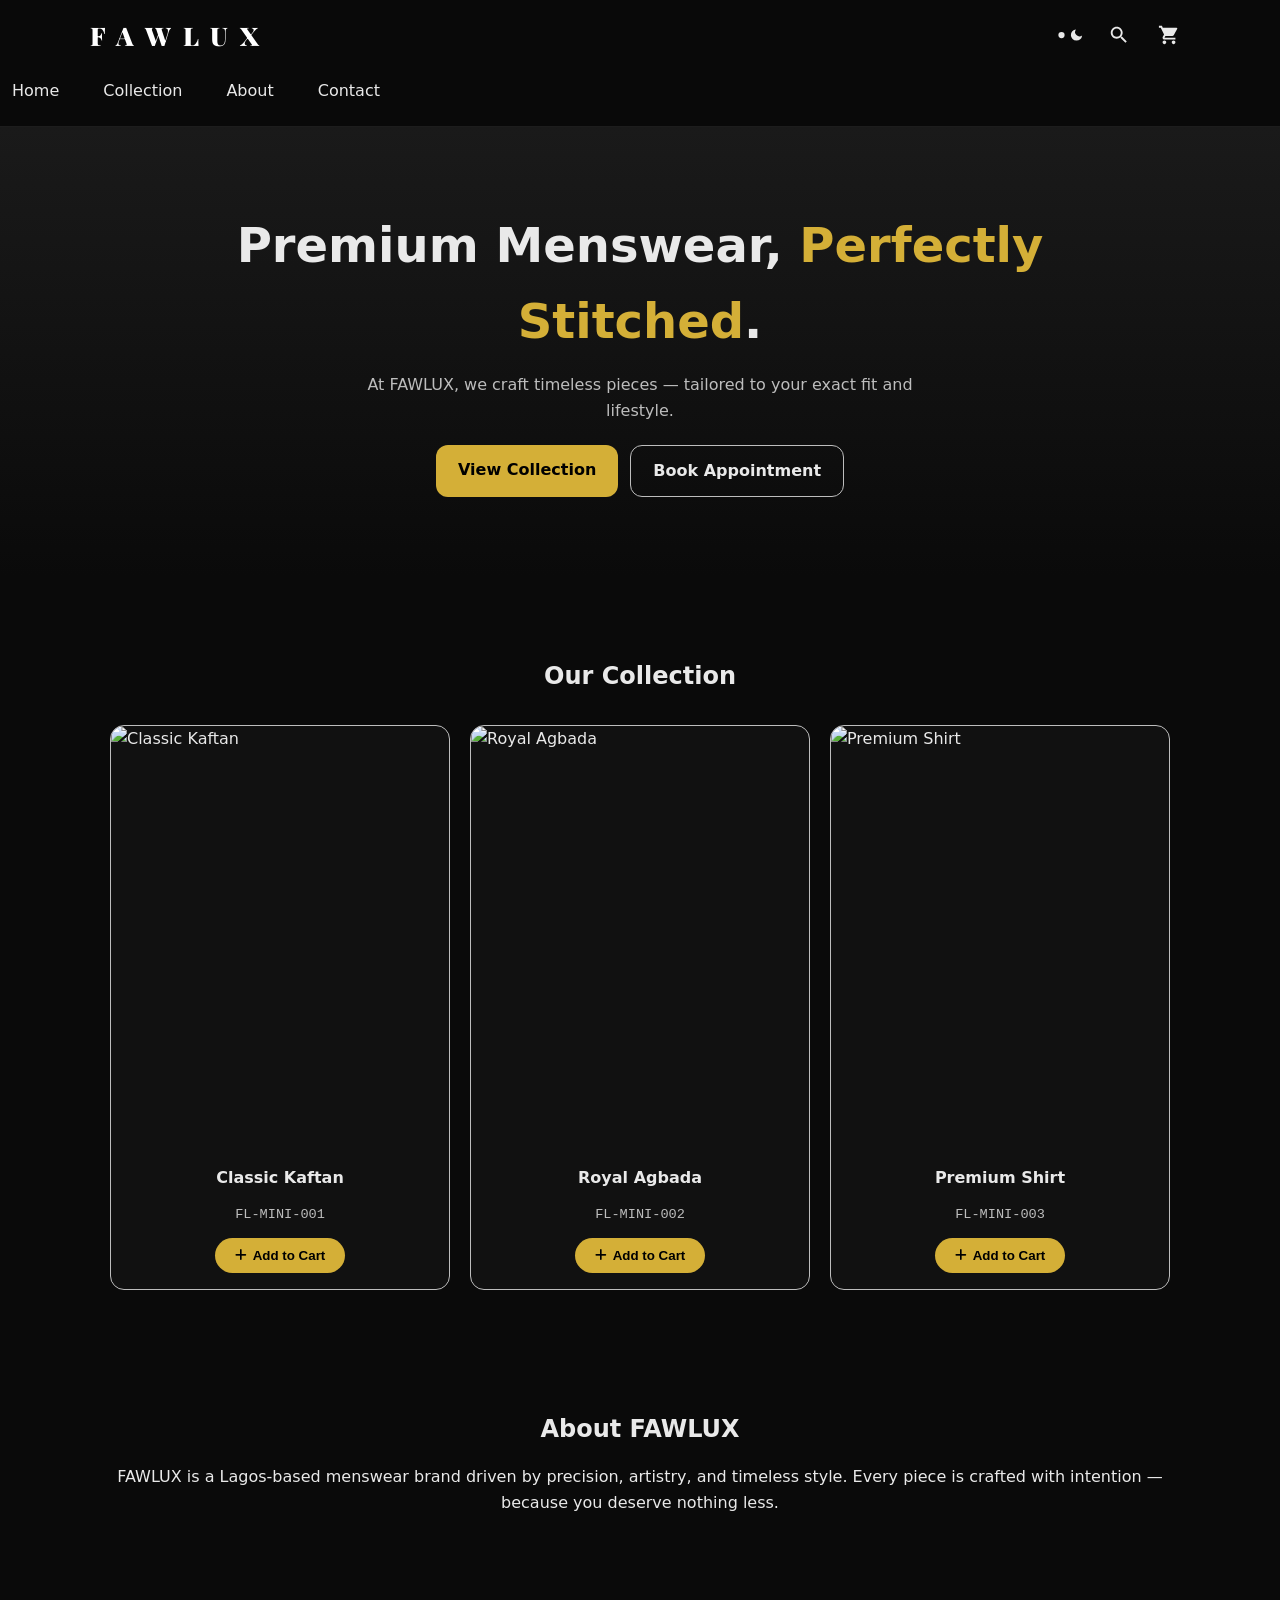
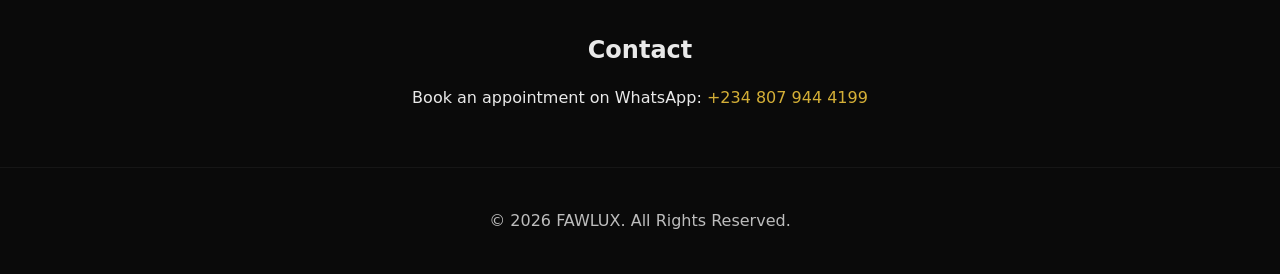
==== index.html @ 2ffeb4cb "Upload files via ZiptoGit" ====
<!DOCTYPE html>
<html lang="en">
<head>
  <meta charset="UTF-8" />
  <meta name="viewport" content="width=device-width, initial-scale=1.0" />
  <title>FAWLUX Mini</title>
  <meta name="description" content="FAWLUX Mini — a simplified version of the FAWLUX website." />

  <!-- Font Awesome -->
  <link rel="stylesheet" href="https://cdnjs.cloudflare.com/ajax/libs/font-awesome/6.5.2/css/all.min.css" />

  <!-- Google Fonts -->
  <link href="https://fonts.googleapis.com/css2?family=Playfair+Display:wght@700&display=swap" rel="stylesheet" />

  <link rel="stylesheet" href="style.css" />
</head>

<body>

  <!-- ===== HEADER ===== -->
  <header class="site-header">
    <div class="container nav-wrapper">
      <a class="brand" href="#">
        <span class="brand-text">F A W L U X</span>
      </a>

      <div class="header-controls">
        <!-- Theme Switcher -->
        <button class="theme-switcher" id="themeSwitcher" aria-label="Switch theme">
          <svg class="theme-icon sun" viewBox="0 0 24 24" width="20" height="20">
            <circle cx="12" cy="12" r="5" fill="currentColor"/>
            <path fill="currentColor" d="M12 1v3M12 20v3M4.22 4.22l2.12 2.12M17.66 17.66l2.12 2.12M1 12h3M20 12h3M4.22 19.78l2.12-2.12M17.66 6.34l2.12-2.12"/>
          </svg>
          <svg class="theme-icon moon" viewBox="0 0 24 24" width="20" height="20">
            <path fill="currentColor" d="M21 12.79A9 9 0 1111.21 3 7 7 0 0021 12.79z"/>
          </svg>
        </button>

        <!-- Search Icon -->
        <button class="search-icon" id="searchIcon" aria-label="Search">
          <svg viewBox="0 0 24 24" width="22" height="22" fill="currentColor">
            <path d="M15.5 14h-.79l-.28-.27C15.41 12.59 16 11.11 16 9.5 16 5.91 13.09 3 9.5 3S3 5.91 3 9.5 5.91 16 9.5 16c1.61 0 3.09-.59 4.23-1.57l.27.28v.79l5 4.99L20.49 19l-4.99-5zm-6 0C7.01 14 5 11.99 5 9.5S7.01 5 9.5 5 14 7.01 14 9.5 11.99 14 9.5 14z"/>
          </svg>
        </button>

        <!-- Cart Icon -->
        <button class="cart-icon" id="cartIcon" aria-label="Open cart">
          <svg viewBox="0 0 24 24" width="22" height="22" fill="currentColor">
            <path d="M7 18c-1.1 0-1.99.9-1.99 2S5.9 22 7 22s2-.9 2-2-.9-2-2-2zM1 2v2h2l3.6 7.59-1.35 2.45c-.16.28-.25.61-.25.96 0 1.1.9 2 2 2h12v-2H7.42c-.14 0-.25-.11-.25-.25l.03-.12.9-1.63h7.45c.75 0 1.41-.41 1.75-1.03l3.58-6.49A1.003 1.003 0 0020 4H5.21l-.94-2H1zm16 16c-1.1 0-1.99.9-1.99 2s.89 2 1.99 2 2-.9 2-2-.9-2-2-2z"/>
          </svg>
          <span class="cart-badge" id="cartBadge">0</span>
        </button>

        <!-- Hamburger -->
        <button class="hamburger" id="hamburger" aria-label="Toggle navigation">
          <span></span><span></span><span></span>
        </button>
      </div>
    </div>

    <!-- Mobile Navigation -->
    <nav id="primary-nav" class="nav-links" aria-label="Primary">
      <a href="#">Home</a>
      <a href="#products">Collection</a>
      <a href="#about">About</a>
      <a href="#contact">Contact</a>
    </nav>
  </header>

  <!-- ===== HERO ===== -->
  <section class="hero">
    <div class="container hero-inner">
      <h1>Premium Menswear, <span class="accent">Perfectly Stitched</span>.</h1>
      <p class="lead">At FAWLUX, we craft timeless pieces — tailored to your exact fit and lifestyle.</p>
      <div class="hero-cta">
        <a class="btn-cta" href="#products">View Collection</a>
        <a class="btn-ghost" href="#contact">Book Appointment</a>
      </div>
    </div>
  </section>

  <!-- ===== PRODUCTS ===== -->
  <section class="products container" id="products">
    <h2>Our Collection</h2>
    <div class="product-grid">

      <div class="product-card" data-code="FL-MINI-001" data-name="Classic Kaftan" data-description="Handcrafted kaftan for special occasions.">
        <div class="product-image">
          <img src="https://via.placeholder.com/400x500/1a1a1a/d4af37?text=Kaftan+1" alt="Classic Kaftan" loading="lazy" />
        </div>
        <div class="product-info">
          <h4>Classic Kaftan</h4>
          <p class="product-code">FL-MINI-001</p>
          <button class="add-to-cart" data-code="FL-MINI-001">
            <i class="fa-solid fa-plus"></i> Add to Cart
          </button>
        </div>
      </div>

      <div class="product-card" data-code="FL-MINI-002" data-name="Royal Agbada" data-description="Luxurious agbada with gold embroidery.">
        <div class="product-image">
          <img src="https://via.placeholder.com/400x500/1a1a1a/d4af37?text=Agbada+1" alt="Royal Agbada" loading="lazy" />
        </div>
        <div class="product-info">
          <h4>Royal Agbada</h4>
          <p class="product-code">FL-MINI-002</p>
          <button class="add-to-cart" data-code="FL-MINI-002">
            <i class="fa-solid fa-plus"></i> Add to Cart
          </button>
        </div>
      </div>

      <div class="product-card" data-code="FL-MINI-003" data-name="Premium Shirt" data-description="Tailored shirt for the modern gentleman.">
        <div class="product-image">
          <img src="https://via.placeholder.com/400x500/1a1a1a/d4af37?text=Shirt+1" alt="Premium Shirt" loading="lazy" />
        </div>
        <div class="product-info">
          <h4>Premium Shirt</h4>
          <p class="product-code">FL-MINI-003</p>
          <button class="add-to-cart" data-code="FL-MINI-003">
            <i class="fa-solid fa-plus"></i> Add to Cart
          </button>
        </div>
      </div>

    </div>
  </section>

  <!-- ===== ABOUT ===== -->
  <section class="about container" id="about">
    <h2>About FAWLUX</h2>
    <p>FAWLUX is a Lagos-based menswear brand driven by precision, artistry, and timeless style. Every piece is crafted with intention — because you deserve nothing less.</p>
  </section>

  <!-- ===== CONTACT ===== -->
  <section class="contact container" id="contact">
    <h2>Contact</h2>
    <p>Book an appointment on WhatsApp: <a href="https://wa.me/2348079444199" target="_blank">+234 807 944 4199</a></p>
  </section>

  <!-- ===== SEARCH OVERLAY ===== -->
  <div class="search-overlay" id="searchOverlay">
    <div class="search-overlay-content">
      <button class="search-close" id="searchClose">✕</button>
      <input type="text" id="searchInput" placeholder="Search products..." autofocus />
      <div id="searchResults" class="search-results"></div>
    </div>
  </div>

  <!-- ===== CART MODAL ===== -->
  <div class="cart-modal" id="cartModal">
    <div class="cart-modal-content">
      <div class="cart-modal-header">
        <h2>Your Cart</h2>
        <button class="cart-close" id="cartClose">&times;</button>
      </div>
      <div class="cart-items" id="cartItems">
        <p class="empty-cart">Your cart is empty.</p>
      </div>
      <div class="cart-footer">
        <button class="btn-cta" id="checkoutBtn">Checkout on WhatsApp</button>
      </div>
    </div>
  </div>

  <!-- ===== FOOTER ===== -->
  <footer class="site-footer">
    <div class="container">
      <p>© 2026 FAWLUX. All Rights Reserved.</p>
    </div>
  </footer>

  <script src="script.js"></script>
</body>
</html>
---- style.css ----
/* ===== VARIABLES ===== */
:root {
  --bg: #0a0a0a;
  --card: #111;
  --text: #e9e9e9;
  --muted: #bdbdbd;
  --gold: #d4af37;
  --accent: var(--gold);
  --shadow: 0 10px 30px rgba(0,0,0,.35);
  --radius: 14px;
}

[data-theme="white"] {
  --bg: #faf6f0;
  --card: #ffffff;
  --text: #1e1e1e;
  --muted: #7a7a7a;
  --accent: #c9a84c;
}

/* ===== RESET ===== */
* { box-sizing: border-box; }
html, body {
  margin: 0; padding: 0;
  background: var(--bg);
  color: var(--text);
  font-family: system-ui, sans-serif;
  line-height: 1.6;
  transition: background-color 0.4s, color 0.4s;
}
img { max-width: 100%; display: block; }
a { color: var(--accent); text-decoration: none; }
a:hover { text-decoration: underline; }

.container {
  width: 100%;
  max-width: 1100px;
  margin: 0 auto;
  padding: 0 20px;
}

/* ===== HEADER ===== */
.site-header {
  position: sticky;
  top: 0;
  z-index: 50;
  background: rgba(10,10,10,.85);
  backdrop-filter: blur(10px);
  border-bottom: 1px solid #1d1d1d;
}
[data-theme="white"] .site-header {
  background: rgba(255,255,255,.95);
  border-bottom-color: rgba(0,0,0,0.06);
}
.nav-wrapper {
  display: flex;
  justify-content: space-between;
  align-items: center;
  padding: 14px 0;
}
.brand-text {
  font-family: "Playfair Display", serif;
  font-weight: 900;
  font-size: 1.6rem;
  letter-spacing: 3px;
  color: #ffffff;
}
[data-theme="white"] .brand-text { color: #1e1e1e; }
.header-controls { display: flex; gap: 8px; align-items: center; }
.theme-switcher,
.search-icon,
.cart-icon,
.hamburger {
  width: 42px; height: 42px;
  background: transparent;
  border: none;
  cursor: pointer;
  color: var(--text);
  display: flex; align-items: center; justify-content: center;
  position: relative;
  transition: transform 0.3s;
}
.theme-switcher:hover,
.search-icon:hover,
.cart-icon:hover { transform: scale(1.1); }
[data-theme="white"] .theme-switcher,
[data-theme="white"] .search-icon,
[data-theme="white"] .cart-icon { color: #1e1e1e; }
.cart-badge {
  position: absolute;
  top: 0; right: 0;
  background: var(--accent);
  color: #000;
  font-size: 0.6rem;
  width: 18px; height: 18px;
  border-radius: 50%;
  display: flex; align-items: center; justify-content: center;
  font-weight: 700;
}
.cart-badge.hidden { display: none; }

/* ===== HAMBURGER ===== */
.hamburger {
  display: none;
  flex-direction: column;
  gap: 5px;
}
.hamburger span {
  width: 22px; height: 2px;
  background: var(--text);
  transition: all 0.3s;
}
[data-theme="white"] .hamburger span { background: #1e1e1e; }
.hamburger.active span:nth-child(1) { transform: rotate(45deg) translate(5px, 5px); }
.hamburger.active span:nth-child(2) { opacity: 0; }
.hamburger.active span:nth-child(3) { transform: rotate(-45deg) translate(5px, -5px); }

/* ===== NAV LINKS ===== */
.nav-links {
  display: flex;
  gap: 20px;
  padding: 0 0 14px 0;
}
.nav-links a {
  color: var(--text);
  padding: 8px 12px;
  border-radius: 8px;
  transition: background 0.3s;
}
.nav-links a:hover { background: rgba(255,255,255,.05); }

@media (max-width: 860px) {
  .hamburger { display: flex; }
  .nav-links {
    position: fixed;
    top: 0; right: -300px;
    width: 260px; height: 100vh;
    background: var(--card);
    flex-direction: column;
    padding: 80px 20px 20px;
    transition: right 0.4s ease;
    z-index: 100;
    box-shadow: -10px 0 30px rgba(0,0,0,0.3);
  }
  .nav-links.open { right: 0; }
}

/* ===== HERO ===== */
.hero {
  padding: 80px 0;
  text-align: center;
  background: linear-gradient(180deg, #1a1a1a, #0a0a0a);
}
[data-theme="white"] .hero {
  background: linear-gradient(180deg, #faf6f0, #ffffff);
}
.hero-inner h1 {
  font-size: clamp(2rem, 5vw, 3rem);
  margin: 0 0 12px;
}
.hero-inner .accent { color: var(--accent); }
.lead { color: var(--muted); max-width: 600px; margin: 0 auto 22px; }
.hero-cta { display: flex; gap: 12px; justify-content: center; }

/* ===== BUTTONS ===== */
.btn-cta, .btn-ghost {
  display: inline-block;
  padding: 12px 22px;
  border-radius: 12px;
  font-weight: 700;
  cursor: pointer;
  transition: all 0.3s;
}
.btn-cta {
  background: var(--accent);
  color: #000;
  border: none;
}
.btn-cta:hover { transform: translateY(-2px); box-shadow: 0 10px 25px rgba(212,175,55,.3); }
.btn-ghost {
  background: transparent;
  color: var(--text);
  border: 1px solid var(--muted);
}
.btn-ghost:hover { transform: translateY(-2px); }

/* ===== PRODUCTS ===== */
.products { padding: 60px 20px; }
.products h2 { text-align: center; margin-bottom: 30px; }
.product-grid {
  display: grid;
  grid-template-columns: repeat(auto-fit, minmax(250px, 1fr));
  gap: 20px;
}
.product-card {
  background: var(--card);
  border: 1px solid var(--muted);
  border-radius: var(--radius);
  overflow: hidden;
  transition: transform 0.3s;
}
.product-card:hover { transform: translateY(-5px); border-color: var(--accent); }
.product-image img { width: 100%; aspect-ratio: 4/5; object-fit: cover; }
.product-info { padding: 16px; text-align: center; }
.product-info h4 { margin: 0 0 4px; }
.product-code { color: var(--muted); font-family: monospace; font-size: 0.85rem; margin-bottom: 12px; }
.add-to-cart {
  background: var(--accent);
  color: #000;
  border: none;
  padding: 10px 20px;
  border-radius: 30px;
  font-weight: 700;
  cursor: pointer;
  display: inline-flex;
  align-items: center;
  gap: 6px;
  transition: transform 0.3s;
}
.add-to-cart:hover { transform: scale(1.05); }
.add-to-cart.in-cart { background: #ff6b6b; color: #fff; }

/* ===== ABOUT / CONTACT ===== */
.about, .contact { padding: 40px 20px; text-align: center; }
.about h2, .contact h2 { margin-bottom: 12px; }

/* ===== SEARCH OVERLAY ===== */
.search-overlay {
  display: none;
  position: fixed;
  inset: 0;
  background: rgba(0,0,0,.8);
  z-index: 999;
  justify-content: center;
  align-items: flex-start;
  padding-top: 120px;
}
.search-overlay.open { display: flex; }
.search-overlay-content {
  width: 90%;
  max-width: 600px;
  background: var(--card);
  padding: 24px;
  border-radius: 16px;
  position: relative;
}
.search-close {
  position: absolute;
  top: 12px; right: 16px;
  background: none; border: none;
  font-size: 1.5rem;
  color: var(--text);
  cursor: pointer;
}
#searchInput {
  width: 100%;
  padding: 14px 16px;
  border-radius: 10px;
  border: 1px solid var(--muted);
  background: var(--bg);
  color: var(--text);
  font-size: 1rem;
  outline: none;
}
.search-results { margin-top: 16px; }
.search-result-item {
  display: flex;
  justify-content: space-between;
  padding: 12px 16px;
  border-radius: 8px;
  color: var(--text);
  transition: background 0.3s;
}
.search-result-item:hover { background: rgba(212,175,55,.1); text-decoration: none; }
.search-no-results { text-align: center; color: var(--muted); padding: 20px; }

/* ===== CART MODAL ===== */
.cart-modal {
  display: none;
  position: fixed;
  inset: 0;
  background: rgba(0,0,0,.7);
  z-index: 999;
  justify-content: center;
  align-items: center;
}
.cart-modal.open { display: flex; }
.cart-modal-content {
  background: var(--card);
  border-radius: 16px;
  width: 90%;
  max-width: 500px;
  max-height: 80vh;
  display: flex;
  flex-direction: column;
}
.cart-modal-header {
  display: flex;
  justify-content: space-between;
  align-items: center;
  padding: 16px 24px;
  border-bottom: 1px solid var(--muted);
}
.cart-close {
  background: none; border: none;
  font-size: 1.8rem;
  color: var(--text);
  cursor: pointer;
}
.cart-items { padding: 16px 24px; overflow-y: auto; }
.empty-cart { text-align: center; color: var(--muted); padding: 20px 0; }
.cart-item {
  display: flex;
  gap: 12px;
  padding: 12px 0;
  border-bottom: 1px solid rgba(128,128,128,.1);
}
.cart-item img {
  width: 60px; height: 60px;
  border-radius: 8px;
  object-fit: cover;
}
.cart-item-details { flex: 1; }
.cart-item-details h4 { margin: 0 0 4px; font-size: 0.95rem; }
.cart-item-details p { font-size: 0.8rem; color: var(--muted); margin: 0; }
.cart-item-remove {
  background: none; border: none;
  color: #ff6b6b;
  cursor: pointer;
  font-size: 0.85rem;
  margin-top: 4px;
}
.cart-footer {
  padding: 16px 24px;
  border-top: 1px solid var(--muted);
}
.cart-footer .btn-cta { width: 100%; text-align: center; }

/* ===== FOOTER ===== */
.site-footer {
  text-align: center;
  padding: 24px;
  border-top: 1px solid #161616;
  color: var(--muted);
}
[data-theme="white"] .site-footer { border-top-color: rgba(0,0,0,0.06); }
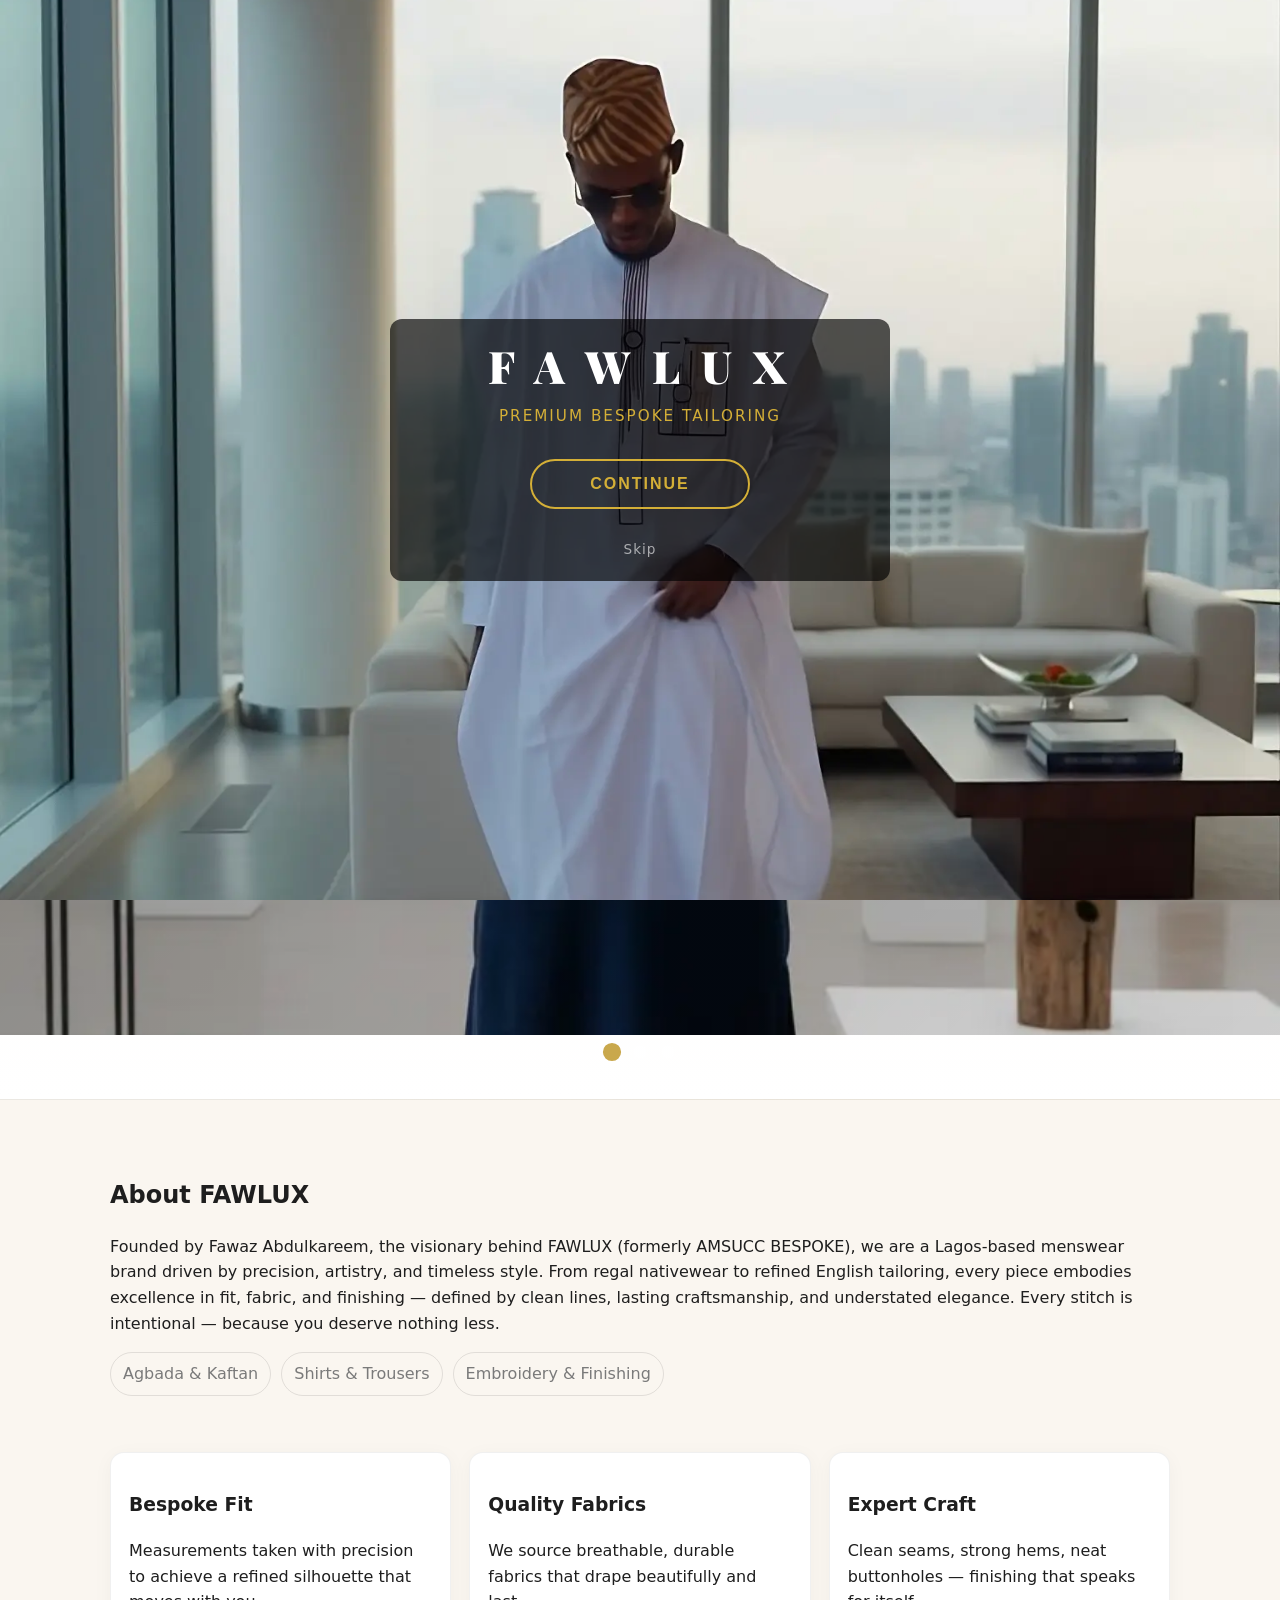
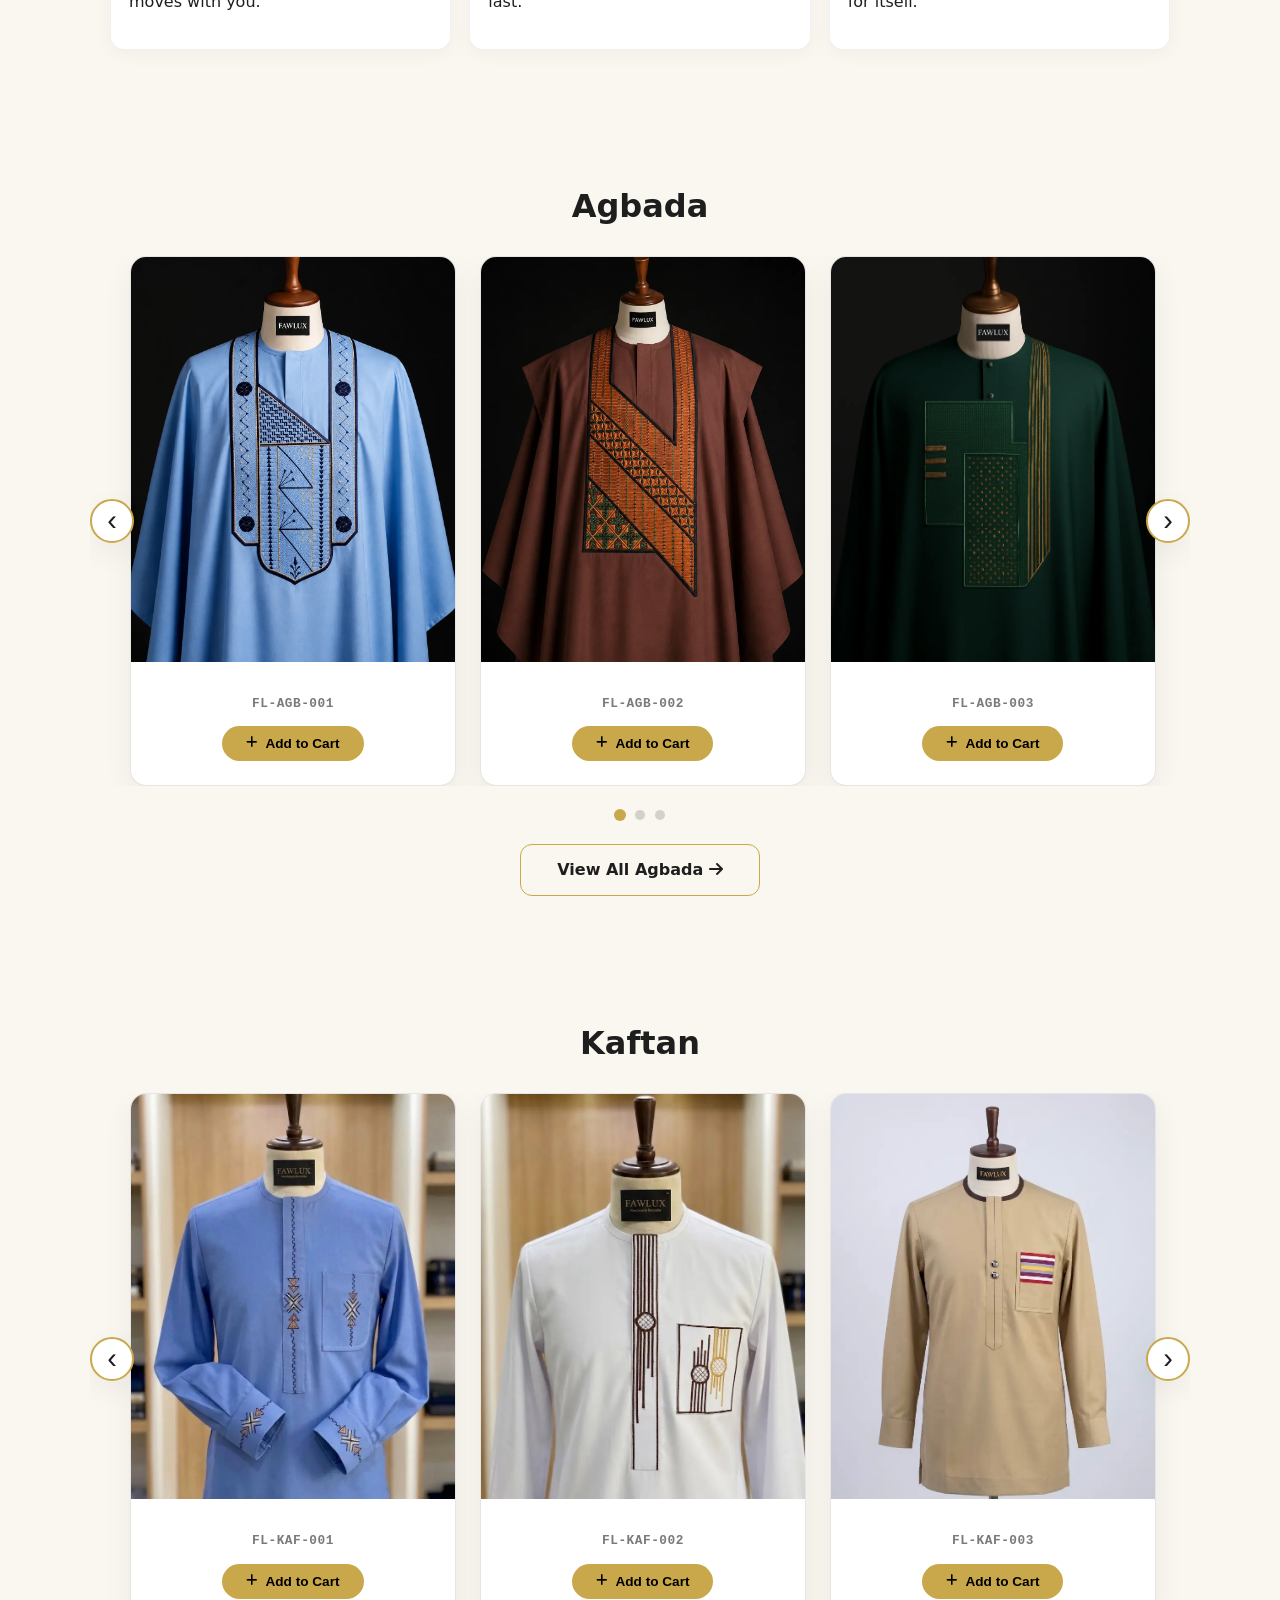
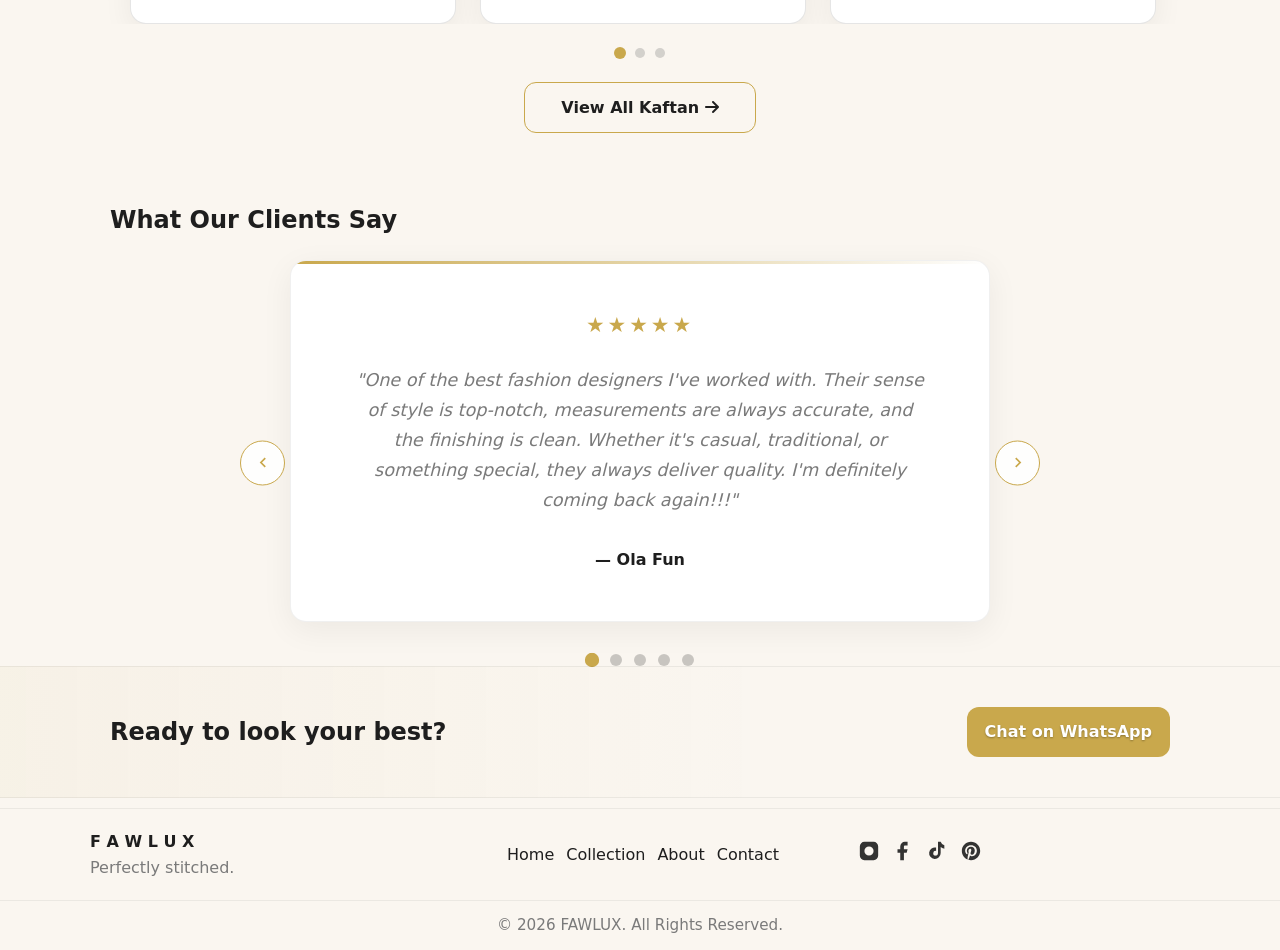
==== commit c0b4cf99: "Upload files via ZiptoGit" ====
--- a/index.html
+++ b/index.html
@@ -1,175 +1,592 @@
 <!DOCTYPE html>
 <html lang="en">
 <head>
-  <meta charset="UTF-8" />
-  <meta name="viewport" content="width=device-width, initial-scale=1.0" />
-  <title>FAWLUX Mini</title>
-  <meta name="description" content="FAWLUX Mini — a simplified version of the FAWLUX website." />
+  <meta charset="UTF-8">
+  <meta name="viewport" content="width=device-width, initial-scale=1.0">
+  <title>FAWLUX — Perfectly stitched.</title>
+  <meta name="description" content="FAWLUX crafts premium menswear in Lagos: agbada, kaftan, shirts, and trousers. Perfectly stitched. Book an appointment on WhatsApp.">
+  <meta name="keywords" content="FAWLUX, bespoke, tailor, menswear, agbada, kaftan, native wear, Lagos, Badagry, Oko-Afo, tailoring">
+  
+  <!-- ✅ CANONICAL TAG ADDED -->
+  <link rel="canonical" href="https://fawlux.com.ng/" />
+  
+  <link rel="icon" type="image/x-icon" href="/favicon.ico?v=5">
+  <link rel="shortcut icon" href="/favicon.ico?v=5">
+  
+  <!-- Google Search Console Verification -->
+  <meta name="google-site-verification" content="rxFMCBjufeR1PpdXxgAGTrP8B1YquOBg6XkGm3bnGa4" />
+
+  <!-- Preload hero images -->
+  <link rel="preload" as="image" href="images/hero/hero1.webp" fetchpriority="high">
+  <link rel="preload" as="image" href="images/hero/hero2.webp" fetchpriority="high">
+  <link rel="preload" as="image" href="images/hero/hero3.webp" fetchpriority="high">
 
   <!-- Font Awesome -->
-  <link rel="stylesheet" href="https://cdnjs.cloudflare.com/ajax/libs/font-awesome/6.5.2/css/all.min.css" />
-
-  <!-- Google Fonts -->
-  <link href="https://fonts.googleapis.com/css2?family=Playfair+Display:wght@700&display=swap" rel="stylesheet" />
-
-  <link rel="stylesheet" href="style.css" />
+  <link rel="stylesheet" href="https://cdnjs.cloudflare.com/ajax/libs/font-awesome/6.5.2/css/all.min.css">
+
+  <!-- Google Business Structured Data -->
+  <script type="application/ld+json">
+  {
+    "@context": "https://schema.org",
+    "@type": "Tailor",
+    "name": "Fawlux",
+    "description": "Premium menswear tailoring specializing in agbada, kaftan, and bespoke suits in Lagos",
+    "url": "https://fawlux.com.ng/",
+    "telephone": "+2348079444199",
+    "address": {
+      "@type": "PostalAddress",
+      "streetAddress": "11, Allah Dey Street, Oko-Afo",
+      "addressLocality": "Badagry",
+      "addressRegion": "Lagos",
+      "addressCountry": "NG"
+    },
+    "openingHours": [
+      "Mo-Fr 09:00-19:00",
+      "Sa 09:00-18:00"
+    ],
+    "priceRange": "₦₦₦"
+  }
+  </script>
+
+  <script defer src="script.js"></script>
+  <link href="https://fonts.googleapis.com/css2?family=Playfair+Display:wght@700&display=swap" rel="stylesheet">
+
+  <!-- Universal Social Media Tags -->
+  <meta property="og:type" content="website">
+  <meta property="og:url" content="https://fawlux.com.ng/">
+  <meta property="og:title" content="FAWLUX — Perfectly Stitched">
+  <meta property="og:description" content="Premium menswear tailoring in Lagos: agbada, kaftan, shirts, and trousers.">
+  <meta property="og:image" content="https://fawlux.com.ng/images/og/og1.webp">
+  <meta property="og:image:width" content="1200">
+  <meta property="og:image:height" content="630">
+  <meta property="og:site_name" content="FAWLUX">
+  <meta name="twitter:card" content="summary_large_image">
+  <meta name="twitter:title" content="FAWLUX — Perfectly Stitched">
+  <meta name="twitter:description" content="Premium menswear tailoring in Lagos: agbada, kaftan, shirts, and trousers.">
+  <meta name="twitter:image" content="https://fawlux.com.ng/images/og/og1.webp">
+
+  <link rel="stylesheet" href="style.css">
+
+  <!-- Breadcrumbs Schema -->
+  <script type="application/ld+json">
+  {
+    "@context": "https://schema.org",
+    "@type": "BreadcrumbList",
+    "itemListElement": [
+      {
+        "@type": "ListItem",
+        "position": 1,
+        "name": "Home",
+        "item": "https://fawlux.com.ng/"
+      }
+    ]
+  }
+  </script>
+
 </head>
 
 <body>
 
-  <!-- ===== HEADER ===== -->
-  <header class="site-header">
-    <div class="container nav-wrapper">
-      <a class="brand" href="#">
-        <span class="brand-text">F A W L U X</span>
-      </a>
-
-      <div class="header-controls">
-        <!-- Theme Switcher -->
-        <button class="theme-switcher" id="themeSwitcher" aria-label="Switch theme">
-          <svg class="theme-icon sun" viewBox="0 0 24 24" width="20" height="20">
-            <circle cx="12" cy="12" r="5" fill="currentColor"/>
-            <path fill="currentColor" d="M12 1v3M12 20v3M4.22 4.22l2.12 2.12M17.66 17.66l2.12 2.12M1 12h3M20 12h3M4.22 19.78l2.12-2.12M17.66 6.34l2.12-2.12"/>
-          </svg>
-          <svg class="theme-icon moon" viewBox="0 0 24 24" width="20" height="20">
-            <path fill="currentColor" d="M21 12.79A9 9 0 1111.21 3 7 7 0 0021 12.79z"/>
-          </svg>
-        </button>
-
-        <!-- Search Icon -->
-        <button class="search-icon" id="searchIcon" aria-label="Search">
-          <svg viewBox="0 0 24 24" width="22" height="22" fill="currentColor">
-            <path d="M15.5 14h-.79l-.28-.27C15.41 12.59 16 11.11 16 9.5 16 5.91 13.09 3 9.5 3S3 5.91 3 9.5 5.91 16 9.5 16c1.61 0 3.09-.59 4.23-1.57l.27.28v.79l5 4.99L20.49 19l-4.99-5zm-6 0C7.01 14 5 11.99 5 9.5S7.01 5 9.5 5 14 7.01 14 9.5 11.99 14 9.5 14z"/>
-          </svg>
-        </button>
-
-        <!-- Cart Icon -->
-        <button class="cart-icon" id="cartIcon" aria-label="Open cart">
-          <svg viewBox="0 0 24 24" width="22" height="22" fill="currentColor">
-            <path d="M7 18c-1.1 0-1.99.9-1.99 2S5.9 22 7 22s2-.9 2-2-.9-2-2-2zM1 2v2h2l3.6 7.59-1.35 2.45c-.16.28-.25.61-.25.96 0 1.1.9 2 2 2h12v-2H7.42c-.14 0-.25-.11-.25-.25l.03-.12.9-1.63h7.45c.75 0 1.41-.41 1.75-1.03l3.58-6.49A1.003 1.003 0 0020 4H5.21l-.94-2H1zm16 16c-1.1 0-1.99.9-1.99 2s.89 2 1.99 2 2-.9 2-2-.9-2-2-2z"/>
-          </svg>
-          <span class="cart-badge" id="cartBadge">0</span>
-        </button>
-
-        <!-- Hamburger -->
-        <button class="hamburger" id="hamburger" aria-label="Toggle navigation">
-          <span></span><span></span><span></span>
-        </button>
-      </div>
-    </div>
-
-    <!-- Mobile Navigation -->
+<!-- Welcome Screen -->
+<div id="welcome-screen" style="position:fixed;top:0;left:0;width:100%;height:100%;background:#0a0a0a url('images/hero/hero2.webp') center/cover no-repeat;display:flex;justify-content:center;align-items:center;z-index:10000;opacity:1;transition:opacity 0.6s ease;">
+  <div style="text-align:center;color:white;padding:20px;max-width:500px;width:90%;background:rgba(0,0,0,0.65);border-radius:12px;">
+    <div style="font-family:'Playfair Display',serif;font-size:clamp(2rem, 5vw, 2.8rem);font-weight:900;letter-spacing:clamp(4px, 1vw, 6px);margin:0 0 12px 0;white-space:nowrap;overflow:visible;padding:0 5px;line-height:1.2;">F A W L U X</div>
+    <p style="color:#d4af37;font-size:clamp(0.85rem, 2vw, 0.95rem);letter-spacing:2px;margin:0 0 30px 0;text-transform:uppercase;font-weight:300;">Premium Bespoke Tailoring</p>
+    <button id="welcome-continue" style="background:transparent;color:#d4af37;border:2px solid #d4af37;padding:14px 40px;font-size:1rem;font-weight:700;letter-spacing:2px;border-radius:30px;cursor:pointer;transition:all 0.3s;margin-bottom:20px;display:block;width:100%;max-width:220px;margin-left:auto;margin-right:auto;">CONTINUE</button>
+    <a href="#" id="welcome-skip" style="color:rgba(255,255,255,0.6);font-size:0.85rem;text-decoration:none;letter-spacing:1px;transition:color 0.3s;display:inline-block;margin-top:10px;">Skip</a>
+  </div>
+</div>
+
+<script>
+// Welcome Screen Functionality
+document.addEventListener('DOMContentLoaded', function() {
+  var welcome = document.getElementById('welcome-screen');
+  var continueBtn = document.getElementById('welcome-continue');
+  var skipLink = document.getElementById('welcome-skip');
+  var welcomeContent = welcome ? welcome.querySelector('div') : null;
+  var spinner = document.getElementById('loading-spinner');
+  
+  if (spinner) spinner.style.display = 'none';
+  
+  if (sessionStorage.getItem('fawlux-welcome-seen')) {
+    if (welcome) welcome.style.display = 'none';
+    return;
+  }
+  
+  function hideWelcome() {
+    if (!welcome) return;
+    welcome.style.opacity = '0';
+    setTimeout(function() {
+      welcome.style.display = 'none';
+    }, 600);
+    sessionStorage.setItem('fawlux-welcome-seen', 'true');
+  }
+  
+  if (continueBtn) {
+    continueBtn.addEventListener('click', function(e) {
+      e.preventDefault();
+      e.stopPropagation();
+      this.style.background = '#d4af37';
+      this.style.color = '#000';
+      hideWelcome();
+    });
+  }
+  
+  if (skipLink) {
+    skipLink.addEventListener('click', function(e) {
+      e.preventDefault();
+      e.stopPropagation();
+      hideWelcome();
+    });
+  }
+  
+  if (welcome && welcomeContent) {
+    welcome.addEventListener('click', function(e) {
+      if (e.target === welcome) {
+        e.preventDefault();
+        e.stopPropagation();
+        welcomeContent.style.transform = 'scale(0.98)';
+        setTimeout(function() {
+          welcomeContent.style.transform = 'scale(1)';
+        }, 200);
+      }
+    });
+  }
+  
+  var autoCloseTimer = setTimeout(function() {
+    if (welcome && welcome.style.display !== 'none') {
+      hideWelcome();
+    }
+  }, 7000);
+  
+  if (continueBtn) {
+    continueBtn.addEventListener('click', function() {
+      clearTimeout(autoCloseTimer);
+    });
+  }
+  if (skipLink) {
+    skipLink.addEventListener('click', function() {
+      clearTimeout(autoCloseTimer);
+    });
+  }
+  
+  document.addEventListener('keydown', function(e) {
+    if (e.key === 'Escape' && welcome && welcome.style.display !== 'none') {
+      hideWelcome();
+      clearTimeout(autoCloseTimer);
+    }
+  });
+});
+</script>
+
+<!-- Loading Spinner -->
+<div id="loading-spinner" class="loading-spinner">
+  <div class="spinner"></div>
+  <p>F A W L U X</p>
+</div>
+
+<!-- Floating WhatsApp Button -->
+<a href="https://wa.me/2348079444199?text=Hello%20FAWLUX!%20I'd%20like%20to%20book%20an%20appointment." 
+   class="whatsapp-float" 
+   target="_blank" 
+   rel="noopener"
+   aria-label="Chat on WhatsApp">
+  <svg width="24" height="24" viewBox="0 0 24 24" fill="currentColor">
+    <path d="M17.472 14.382c-.297-.149-1.758-.867-2.03-.967-.273-.099-.471-.148-.67.15-.197.297-.767.966-.94 1.164-.173.199-.347.223-.644.075-.297-.15-1.255-.463-2.39-1.475-.883-.788-1.48-1.761-1.653-2.059-.173-.297-.018-.458.13-.606.134-.133.298-.347.446-.52.149-.174.198-.298.298-.497.099-.198.05-.371-.025-.52-.075-.149-.669-1.612-.916-2.207-.242-.579-.487-.5-.669-.51-.173-.008-.371-.01-.57-.01-.198 0-.52.074-.792.372-.272.297-1.04 1.016-1.04 2.479 0 1.462 1.065 2.875 1.213 3.074.149.198 2.096 3.2 5.077 4.487.709.306 1.262.489 1.694.625.712.227 1.36.195 1.871.118.571-.085 1.758-.719 2.006-1.413.248-.694.248-1.289.173-1.413-.074-.124-.272-.198-.57-.347m-5.421 7.403h-.004a9.87 9.87 0 01-5.031-1.378l-.361-.214-3.741.982.998-3.648-.235-.374a9.86 9.86 0 01-1.51-5.26c.001-5.45 4.436-9.884 9.888-9.884 2.64 0 5.122 1.03 6.988 2.898a9.825 9.825 0 012.893 6.994c-.003 5.45-4.437 9.884-9.885 9.884m8.413-18.297A11.815 11.815 0 0012.05 0C5.495 0 .16 5.335.157 11.892c0 2.096.547 4.142 1.588 5.945L.057 24l6.305-1.654a11.882 11.882 0 005.683 1.448h.005c6.554 0 11.89-5.335 11.893-11.893-.001-3.189-1.248-6.189-3.515-8.452"/>
+  </svg>
+</a>
+
+<!-- ===== HEADER ===== -->
+<header class="site-header">
+  <div class="container nav-wrapper">
+    <a class="brand" href="index.html" aria-label="FAWLUX Home">
+     <span class="brand-text">F A W L U X</span>
+    </a>
+
+    <div class="header-controls">
+      <!-- Theme Switcher -->
+      <button class="theme-switcher" id="themeSwitcher" aria-label="Switch theme">
+        <svg class="theme-icon sun" viewBox="0 0 24 24" width="20" height="20">
+          <path fill="currentColor" d="M12 7c-2.76 0-5 2.24-5 5s2.24 5 5 5 5-2.24 5-5-2.24-5-5-5zM2 13h2c.55 0 1-.45 1-1s-.45-1-1-1H2c-.55 0-1 .45-1 1s.45 1 1 1zm18 0h2c.55 0 1-.45 1-1s-.45-1-1-1h-2c-.55 0-1 .45-1 1s.45 1 1 1zM11 2v2c0 .55.45 1 1 1s1-.45 1-1V2c0-.55-.45-1-1-1s-1 .45-1 1zm0 18v2c0 .55.45 1 1 1s1-.45 1-1v-2c0-.55-.45-1-1-1s-1 .45-1 1zM6.34 5.16l-1.42 1.42c-.39.39-.39 1.02 0 1.41.39.39 1.02.39 1.41 0l1.42-1.42c.39-.39.39-1.02 0-1.41a.996.996 0 00-1.41 0zm13.08 12.42l1.42 1.42c.39.39 1.02.39 1.41 0 .39-.39.39-1.02 0-1.41l-1.42-1.42c-.39-.39-1.02-.39-1.41 0a.996.996 0 000 1.41zM5.16 17.66l1.42-1.42c.39-.39.39-1.02 0-1.41a.996.996 0 00-1.41 0l-1.42 1.42c-.39.39-.39 1.02 0 1.41s1.02.39 1.41 0zm12.42-13.08l1.42-1.42c.39-.39.39-1.02 0-1.41a.996.996 0 00-1.41 0l-1.42 1.42c-.39.39-.39 1.02 0 1.41.39.39 1.02.39 1.41 0z"/>
+        </svg>
+        <svg class="theme-icon moon" viewBox="0 0 24 24" width="20" height="20">
+          <path fill="currentColor" d="M9.37 5.51A7.35 7.35 0 009.1 7.5c0 4.08 3.32 7.4 7.4 7.4.68 0 1.35-.09 1.99-.27A7.014 7.014 0 0112 19c-3.86 0-7-3.14-7-7 0-2.93 1.81-5.45 4.37-6.49zM12 3a9 9 0 109 9c0-.46-.04-.92-.1-1.36a5.389 5.389 0 01-4.4 2.26 5.403 5.403 0 01-3.14-9.8c-.44-.06-.9-.1-1.36-.1z"/>
+        </svg>
+      </button>
+
+      <!-- ===== CART ICON ===== -->
+      <button class="cart-icon" id="cartIcon" aria-label="Open cart">
+        <svg viewBox="0 0 24 24" width="22" height="22" fill="currentColor">
+          <path d="M7 18c-1.1 0-1.99.9-1.99 2S5.9 22 7 22s2-.9 2-2-.9-2-2-2zM1 2v2h2l3.6 7.59-1.35 2.45c-.16.28-.25.61-.25.96 0 1.1.9 2 2 2h12v-2H7.42c-.14 0-.25-.11-.25-.25l.03-.12.9-1.63h7.45c.75 0 1.41-.41 1.75-1.03l3.58-6.49A1.003 1.003 0 0020 4H5.21l-.94-2H1zm16 16c-1.1 0-1.99.9-1.99 2s.89 2 1.99 2 2-.9 2-2-.9-2-2-2z"/>
+        </svg>
+        <span class="cart-badge" id="cartBadge">0</span>
+      </button>
+
+      <button class="hamburger" id="hamburger" aria-label="Toggle navigation" aria-expanded="false" aria-controls="primary-nav">
+        <span></span><span></span><span></span>
+      </button>
+    </div>
+
+    <!-- ===== DESKTOP NAVIGATION ===== -->
     <nav id="primary-nav" class="nav-links" aria-label="Primary">
-      <a href="#">Home</a>
-      <a href="#products">Collection</a>
-      <a href="#about">About</a>
-      <a href="#contact">Contact</a>
+      <a href="index.html">Home</a>
+      
+      <!-- Collection Dropdown -->
+      <div class="dropdown">
+        <a href="collection.html" class="dropdown-trigger">
+          Collection <i class="fa-solid fa-chevron-down"></i>
+        </a>
+        <div class="dropdown-menu">
+          <a href="gallery.html">Gallery</a>
+          <a href="agbada.html">Agbada</a>
+          <a href="kaftan.html">Kaftan</a>
+          <a href="cv.html">Corporate & Vintage</a>
+        </div>
+      </div>
+      
+      <a href="about.html">About</a>
+      <a href="contact.html">Contact</a>
+      <a class="btn-cta" href="https://wa.me/2348079444199" target="_blank" rel="noopener">Book Appointment</a>
     </nav>
-  </header>
-
-  <!-- ===== HERO ===== -->
-  <section class="hero">
-    <div class="container hero-inner">
-      <h1>Premium Menswear, <span class="accent">Perfectly Stitched</span>.</h1>
-      <p class="lead">At FAWLUX, we craft timeless pieces — tailored to your exact fit and lifestyle.</p>
-      <div class="hero-cta">
-        <a class="btn-cta" href="#products">View Collection</a>
-        <a class="btn-ghost" href="#contact">Book Appointment</a>
-      </div>
-    </div>
-  </section>
-
-  <!-- ===== PRODUCTS ===== -->
-  <section class="products container" id="products">
-    <h2>Our Collection</h2>
-    <div class="product-grid">
-
-      <div class="product-card" data-code="FL-MINI-001" data-name="Classic Kaftan" data-description="Handcrafted kaftan for special occasions.">
+  </div>
+</header>
+
+<!-- ===== HERO SLIDER ===== -->
+<section class="hero hero-slider">
+  <input type="radio" name="hero-slide" id="slide1" checked>
+  <input type="radio" name="hero-slide" id="slide2">
+  <input type="radio" name="hero-slide" id="slide3">
+  
+  <div class="hero-slides">
+    <div class="hero-slide" id="slide1-content" style="background-image: url('images/hero/hero1.webp');">
+      <div class="hero-overlay"></div>
+      <div class="container hero-inner">
+        <h1>Premium Menswear, <span class="accent">Perfectly Stitched</span>.</h1>
+        <p class="lead">At FAWLUX, we craft timeless pieces — agbada, kaftan, shirts and trousers — tailored to your exact fit and lifestyle.</p>
+        <div class="hero-cta">
+          <a class="btn-cta" href="https://wa.me/2348079444199" target="_blank" rel="noopener">Book an Appointment</a>
+          <a class="btn-ghost" href="collection.html">View Collection</a>
+        </div>
+      </div>
+    </div>
+    
+    <div class="hero-slide" id="slide2-content" style="background-image: url('images/hero/hero2.webp');">
+      <div class="hero-overlay"></div>
+      <div class="container hero-inner">
+        <h2>Exquisite <span class="accent">Gold Embroidery</span></h2>
+        <p class="lead">Each piece is a masterpiece of craftsmanship and luxury.</p>
+        <div class="hero-cta">
+          <a class="btn-cta" href="https://wa.me/2348079444199" target="_blank" rel="noopener">Order Yours</a>
+          <a class="btn-ghost" href="collection.html">Explore Collection</a>
+        </div>
+      </div>
+    </div>
+    
+    <div class="hero-slide" id="slide3-content" style="background-image: url('images/hero/hero3.webp');">
+      <div class="hero-overlay"></div>
+      <div class="container hero-inner">
+        <h2>Bespoke <span class="accent">Native Wear</span></h2>
+        <p class="lead">Traditional elegance meets modern tailoring.</p>
+        <div class="hero-cta">
+          <a class="btn-cta" href="https://wa.me/2348079444199" target="_blank" rel="noopener">Book Now</a>
+          <a class="btn-ghost" href="collection.html">See More</a>
+        </div>
+      </div>
+    </div>
+  </div>
+  
+  <div class="hero-nav">
+    <label for="slide3" class="hero-prev">‹</label>
+    <label for="slide2" class="hero-next">›</label>
+  </div>
+  
+  <div class="hero-dots">
+    <label for="slide1" class="hero-dot"></label>
+    <label for="slide2" class="hero-dot"></label>
+    <label for="slide3" class="hero-dot"></label>
+  </div>
+</section>
+
+<!-- ===== ABOUT ===== -->
+<section class="about container fade-in">
+  <h2>About FAWLUX</h2>
+  <p>Founded by Fawaz Abdulkareem, the visionary behind FAWLUX (formerly AMSUCC BESPOKE),
+we are a Lagos-based menswear brand driven by precision, artistry, and timeless style.
+From regal nativewear to refined English tailoring, every piece embodies excellence in fit, fabric, and finishing —
+defined by clean lines, lasting craftsmanship, and understated elegance.
+Every stitch is intentional — because you deserve nothing less.</p>
+  <ul class="pill-list">
+    <li>Agbada &amp; Kaftan</li>
+    <li>Shirts &amp; Trousers</li>
+    <li>Embroidery &amp; Finishing</li>
+  </ul>
+</section>
+
+<!-- ===== FEATURES ===== -->
+<section class="feature-grid container fade-in">
+  <article>
+    <h3>Bespoke Fit</h3>
+    <p>Measurements taken with precision to achieve a refined silhouette that moves with you.</p>
+  </article>
+  <article>
+    <h3>Quality Fabrics</h3>
+    <p>We source breathable, durable fabrics that drape beautifully and last.</p>
+  </article>
+  <article>
+    <h3>Expert Craft</h3>
+    <p>Clean seams, strong hems, neat buttonholes — finishing that speaks for itself.</p>
+  </article>
+</section>
+
+<!-- ===== AGBADA SLIDER (Homepage) ===== -->
+<section class="home-collection-slider container fade-in">
+  <div class="home-collection-header">
+    <h2>Agbada</h2>
+  </div>
+  
+  <div class="collection-slider">
+    <button class="slider-arrow prev-slide" aria-label="Previous">‹</button>
+    
+    <div class="collection-slider-track" id="homeAgbadaTrack">
+      <!-- Product 1 -->
+      <div class="product-card" data-code="FL-AGB-001" data-name="Embroidered Agbada" data-image="images/agbada/agbada1.webp" data-description="Handcrafted with premium fabric and intricate embroidery. Perfect for weddings and special occasions.">
         <div class="product-image">
-          <img src="https://via.placeholder.com/400x500/1a1a1a/d4af37?text=Kaftan+1" alt="Classic Kaftan" loading="lazy" />
+          <img src="images/agbada/agbada1.webp" alt="Embroidered Agbada" loading="lazy">
         </div>
         <div class="product-info">
-          <h4>Classic Kaftan</h4>
-          <p class="product-code">FL-MINI-001</p>
-          <button class="add-to-cart" data-code="FL-MINI-001">
+          <p class="product-code" style="font-size: 1.1rem; font-weight: 700;">FL-AGB-001</p>
+          <button class="add-to-cart" data-code="FL-AGB-001">
             <i class="fa-solid fa-plus"></i> Add to Cart
           </button>
         </div>
       </div>
 
-      <div class="product-card" data-code="FL-MINI-002" data-name="Royal Agbada" data-description="Luxurious agbada with gold embroidery.">
+      <!-- Product 2 -->
+      <div class="product-card" data-code="FL-AGB-002" data-name="Gold Agbada" data-image="images/agbada/agbada2.webp" data-description="Luxurious gold embroidery on premium fabric. A statement piece for royal occasions.">
         <div class="product-image">
-          <img src="https://via.placeholder.com/400x500/1a1a1a/d4af37?text=Agbada+1" alt="Royal Agbada" loading="lazy" />
+          <img src="images/agbada/agbada2.webp" alt="Gold Agbada" loading="lazy">
         </div>
         <div class="product-info">
-          <h4>Royal Agbada</h4>
-          <p class="product-code">FL-MINI-002</p>
-          <button class="add-to-cart" data-code="FL-MINI-002">
+          <p class="product-code" style="font-size: 1.1rem; font-weight: 700;">FL-AGB-002</p>
+          <button class="add-to-cart" data-code="FL-AGB-002">
             <i class="fa-solid fa-plus"></i> Add to Cart
           </button>
         </div>
       </div>
 
-      <div class="product-card" data-code="FL-MINI-003" data-name="Premium Shirt" data-description="Tailored shirt for the modern gentleman.">
+      <!-- Product 3 -->
+      <div class="product-card" data-code="FL-AGB-003" data-name="Royal Agbada" data-image="images/agbada/agbada3.webp" data-description="Designed for royalty. Rich fabric with exquisite detailing.">
         <div class="product-image">
-          <img src="https://via.placeholder.com/400x500/1a1a1a/d4af37?text=Shirt+1" alt="Premium Shirt" loading="lazy" />
+          <img src="images/agbada/agbada3.webp" alt="Royal Agbada" loading="lazy">
         </div>
         <div class="product-info">
-          <h4>Premium Shirt</h4>
-          <p class="product-code">FL-MINI-003</p>
-          <button class="add-to-cart" data-code="FL-MINI-003">
+          <p class="product-code" style="font-size: 1.1rem; font-weight: 700;">FL-AGB-003</p>
+          <button class="add-to-cart" data-code="FL-AGB-003">
             <i class="fa-solid fa-plus"></i> Add to Cart
           </button>
         </div>
       </div>
-
-    </div>
-  </section>
-
-  <!-- ===== ABOUT ===== -->
-  <section class="about container" id="about">
-    <h2>About FAWLUX</h2>
-    <p>FAWLUX is a Lagos-based menswear brand driven by precision, artistry, and timeless style. Every piece is crafted with intention — because you deserve nothing less.</p>
-  </section>
-
-  <!-- ===== CONTACT ===== -->
-  <section class="contact container" id="contact">
-    <h2>Contact</h2>
-    <p>Book an appointment on WhatsApp: <a href="https://wa.me/2348079444199" target="_blank">+234 807 944 4199</a></p>
-  </section>
-
-  <!-- ===== SEARCH OVERLAY ===== -->
-  <div class="search-overlay" id="searchOverlay">
-    <div class="search-overlay-content">
-      <button class="search-close" id="searchClose">✕</button>
-      <input type="text" id="searchInput" placeholder="Search products..." autofocus />
-      <div id="searchResults" class="search-results"></div>
-    </div>
-  </div>
-
-  <!-- ===== CART MODAL ===== -->
-  <div class="cart-modal" id="cartModal">
-    <div class="cart-modal-content">
-      <div class="cart-modal-header">
-        <h2>Your Cart</h2>
-        <button class="cart-close" id="cartClose">&times;</button>
-      </div>
-      <div class="cart-items" id="cartItems">
-        <p class="empty-cart">Your cart is empty.</p>
-      </div>
-      <div class="cart-footer">
-        <button class="btn-cta" id="checkoutBtn">Checkout on WhatsApp</button>
-      </div>
-    </div>
-  </div>
-
-  <!-- ===== FOOTER ===== -->
-  <footer class="site-footer">
-    <div class="container">
-      <p>© 2026 FAWLUX. All Rights Reserved.</p>
-    </div>
-  </footer>
-
-  <script src="script.js"></script>
+    </div>
+
+    <button class="slider-arrow next-slide" aria-label="Next">›</button>
+  </div>
+
+  <div class="slider-dots" id="homeAgbadaDots"></div>
+
+  <div class="home-collection-view-all">
+    <a href="agbada.html" class="btn-ghost">View All Agbada <i class="fa-solid fa-arrow-right"></i></a>
+  </div>
+</section>
+
+<!-- ===== KAFTAN SLIDER (Homepage) ===== -->
+<section class="home-collection-slider container fade-in">
+  <div class="home-collection-header">
+    <h2>Kaftan</h2>
+  </div>
+  
+  <div class="collection-slider">
+    <button class="slider-arrow prev-slide" aria-label="Previous">‹</button>
+    
+    <div class="collection-slider-track" id="homeKaftanTrack">
+      <!-- Product 1 -->
+      <div class="product-card" data-code="FL-KAF-001" data-name="Embroidered Kaftan" data-image="images/kaftan/kaftan1.webp" data-description="Handcrafted with premium fabric and intricate embroidery. Perfect for weddings and special occasions.">
+        <div class="product-image">
+          <img src="images/kaftan/kaftan1.webp" alt="Embroidered Kaftan" loading="lazy">
+        </div>
+        <div class="product-info">
+          <p class="product-code" style="font-size: 1.1rem; font-weight: 700;">FL-KAF-001</p>
+          <button class="add-to-cart" data-code="FL-KAF-001">
+            <i class="fa-solid fa-plus"></i> Add to Cart
+          </button>
+        </div>
+      </div>
+
+      <!-- Product 2 -->
+      <div class="product-card" data-code="FL-KAF-002" data-name="Gold Kaftan" data-image="images/kaftan/kaftan2.webp" data-description="Luxurious gold embroidery on premium fabric. A statement piece for royal occasions.">
+        <div class="product-image">
+          <img src="images/kaftan/kaftan2.webp" alt="Gold Kaftan" loading="lazy">
+        </div>
+        <div class="product-info">
+          <p class="product-code" style="font-size: 1.1rem; font-weight: 700;">FL-KAF-002</p>
+          <button class="add-to-cart" data-code="FL-KAF-002">
+            <i class="fa-solid fa-plus"></i> Add to Cart
+          </button>
+        </div>
+      </div>
+
+      <!-- Product 3 -->
+      <div class="product-card" data-code="FL-KAF-003" data-name="Royal Kaftan" data-image="images/kaftan/kaftan3.webp" data-description="Designed for royalty. Rich fabric with exquisite detailing.">
+        <div class="product-image">
+          <img src="images/kaftan/kaftan3.webp" alt="Royal Kaftan" loading="lazy">
+        </div>
+        <div class="product-info">
+          <p class="product-code" style="font-size: 1.1rem; font-weight: 700;">FL-KAF-003</p>
+          <button class="add-to-cart" data-code="FL-KAF-003">
+            <i class="fa-solid fa-plus"></i> Add to Cart
+          </button>
+        </div>
+      </div>
+    </div>
+
+    <button class="slider-arrow next-slide" aria-label="Next">›</button>
+  </div>
+
+  <div class="slider-dots" id="homeKaftanDots"></div>
+
+  <div class="home-collection-view-all">
+    <a href="kaftan.html" class="btn-ghost">View All Kaftan <i class="fa-solid fa-arrow-right"></i></a>
+  </div>
+</section>
+
+<!-- ===== TESTIMONIALS ===== -->
+<section class="testimonials container fade-in">
+  <h2>What Our Clients Say</h2>
+
+  <div class="testimonials-slider">
+    <div class="testimonial-slide active">
+      <div class="testimonial-card">
+        <div class="stars">★★★★★</div>
+        <p>"One of the best fashion designers I've worked with. Their sense of style is top-notch, measurements are always accurate, and the finishing is clean. Whether it's casual, traditional, or something special, they always deliver quality. I'm definitely coming back again!!!"</p>
+        <div class="client">— Ola Fun</div>
+      </div>
+    </div>
+
+    <div class="testimonial-slide">
+      <div class="testimonial-card">
+        <div class="stars">★★★★★</div>
+        <p>"The best plug that delivers the best when it comes to fashion and design, Fawlux Luxury Designer and Fashionista, is top notch: 'Designer Awon Lobaloba', name given by me🙌🙌."</p>
+        <div class="client">— Ahmod T. Abdulraheem</div>
+      </div>
+    </div>
+
+    <div class="testimonial-slide">
+      <div class="testimonial-card">
+        <div class="stars">★★★★★</div>
+        <p>"FAWLUX delivered beyond my expectations! The fit of my agbada was perfect for my wedding. Attention to detail is exceptional."</p>
+        <div class="client">— Ibrahim A.</div>
+      </div>
+    </div>
+
+    <div class="testimonial-slide">
+      <div class="testimonial-card">
+        <div class="stars">★★★★★</div>
+        <p>"Fast turnaround and premium quality. I've gotten multiple kaftans and shirts made - consistently excellent work."</p>
+        <div class="client">— Chinedu M.</div>
+      </div>
+    </div>
+
+    <div class="testimonial-slide">
+      <div class="testimonial-card">
+        <div class="stars">★★★★★</div>
+        <p>"The best tailor in Lagos! Professional measurements, quality fabrics, and perfect stitching. Highly recommended!"</p>
+        <div class="client">— Adewale S.</div>
+      </div>
+    </div>
+
+    <button class="testimonial-arrow prev-testimonial" aria-label="Previous testimonial">
+      <svg viewBox="0 0 24 24" width="20" height="20">
+        <path fill="currentColor" d="M15.41 7.41L14 6l-6 6 6 6 1.41-1.41L10.83 12z"/>
+      </svg>
+    </button>
+    <button class="testimonial-arrow next-testimonial" aria-label="Next testimonial">
+      <svg viewBox="0 0 24 24" width="20" height="20">
+        <path fill="currentColor" d="M10 6L8.59 7.41 13.17 12l-4.58 4.59L10 18l6-6z"/>
+      </svg>
+    </button>
+
+    <div class="testimonial-dots">
+      <span class="testimonial-dot active" data-slide="0"></span>
+      <span class="testimonial-dot" data-slide="1"></span>
+      <span class="testimonial-dot" data-slide="2"></span>
+      <span class="testimonial-dot" data-slide="3"></span>
+      <span class="testimonial-dot" data-slide="4"></span>
+    </div>
+  </div>
+</section>
+
+<!-- ===== CTA BAND ===== -->
+<section class="cta-band fade-in">
+  <div class="container">
+    <h2>Ready to look your best?</h2>
+    <a class="btn-cta" href="https://wa.me/2348079444199" target="_blank" rel="noopener">Chat on WhatsApp</a>
+  </div>
+</section>
+
+<!-- ===== FOOTER ===== -->
+<footer class="site-footer">
+  <div class="container footer-grid">
+    <a href="index.html" class="foot-brand">
+      <div class="brand-line">F A W L U X</div>
+      <div class="tagline">Perfectly stitched.</div>
+    </a>
+    <div class="foot-links">
+      <a href="index.html">Home</a>
+      <a href="collection.html">Collection</a>
+      <a href="about.html">About</a>
+      <a href="contact.html">Contact</a>
+    </div>
+    <div class="foot-social">
+      <a aria-label="Instagram" href="https://www.instagram.com/fawlux_?igsh=eGF3cjN1aHZkcTZj&utm_source=qr" target="_blank" rel="noopener">
+        <svg viewBox="0 0 24 24" class="icon"><path d="M7 2h10a5 5 0 015 5v10a5 5 0 01-5 5H7a5 5 0 01-5-5V7a5 5 0 015-5zm5 5a5 5 0 100 10 5 5 0 000-10zm6.5-.25a1.25 1.25 0 11-2.5 0 1.25 1.25 0 012.5 0z"/></svg>
+      </a>
+      <a aria-label="Facebook" href="https://www.facebook.com/share/17jm9NaSHL/?mibextid=wwXIfr" target="_blank" rel="noopener">
+        <svg viewBox="0 0 24 24" class="icon"><path d="M13 22v-8h3l1-4h-4V7a1 1 0 011-1h3V2h-3a5 5 0 00-5 5v3H6v4h3v8h4z"/></svg>
+      </a>
+      <a aria-label="TikTok" href="https://www.tiktok.com/@fawlux" target="_blank" rel="noopener">
+        <svg viewBox="0 0 24 24" class="icon"><path d="M21 9.5a7.5 7.5 0 01-5-1.8v6.6a6.3 6.3 0 11-5-6.1v3.7a2.6 2.6 0 102.1 2.6V2h2.9a5.7 5.7 0 004 3.8V9.5z"/></svg>
+      </a>
+      <a aria-label="Pinterest" href="https://pin.it/5FnKtXEIc" target="_blank" rel="noopener">
+        <svg viewBox="0 0 24 24" class="icon"><path d="M12 2C6.477 2 2 6.477 2 12c0 4.237 2.636 7.855 6.356 9.312-.087-.791-.167-2.005.035-2.868.182-.78 1.172-4.971 1.172-4.971s-.299-.599-.299-1.483c0-1.388.805-2.425 1.808-2.425.853 0 1.264.64 1.264 1.408 0 .858-.546 2.14-.828 3.329-.236.996.5 1.807 1.48 1.807 1.778 0 3.144-1.874 3.144-4.579 0-2.394-1.72-4.068-4.177-4.068-2.845 0-4.515 2.134-4.515 4.34 0 .859.331 1.781.745 2.281a.3.3 0 01.069.286l-.278 1.131c-.043.183-.145.222-.334.134-1.249-.581-2.03-2.407-2.03-3.874 0-3.154 2.292-6.052 6.608-6.052 3.469 0 6.165 2.472 6.165 5.776 0 3.447-2.173 6.22-5.19 6.22-1.013 0-1.966-.527-2.292-1.148 0 0-.502 1.91-.624 2.378-.226.868-.835 1.958-1.244 2.623.935.287 1.934.444 2.976.444 5.523 0 10-4.477 10-10S17.523 2 12 2z"/></svg>
+      </a>
+    </div>
+  </div>
+  <div class="copyright">
+    © 2026 FAWLUX. All Rights Reserved.
+  </div>
+</footer>
+
+<!-- ===== BACK TO TOP ===== -->
+<button id="back-to-top" class="back-to-top" aria-label="Back to top">
+  <svg viewBox="0 0 24 24" width="24" height="24">
+    <path fill="currentColor" d="M7.41 15.41L12 10.83l4.59 4.58L18 14l-6-6-6 6z"/>
+  </svg>
+</button>
+
+<!-- ===== CART MODAL ===== -->
+<div class="cart-modal" id="cartModal">
+  <div class="cart-modal-content">
+    <div class="cart-modal-header">
+      <h2>Your Cart</h2>
+      <button class="cart-close" id="cartClose">&times;</button>
+    </div>
+    <div class="cart-items" id="cartItems">
+      <p class="empty-cart">Your cart is empty.</p>
+    </div>
+    <div class="cart-footer">
+      <button class="btn-cta" id="checkoutBtn">Checkout on WhatsApp</button>
+    </div>
+  </div>
+</div>
+
 </body>
 </html>
--- a/style.css
+++ b/style.css
@@ -1,4 +1,8 @@
-/* ===== VARIABLES ===== */
+/* ============================================
+   FAWLUX - COMPLETE CSS
+   ============================================ */
+
+/* ===== 1. CSS VARIABLES ===== */
 :root {
   --bg: #0a0a0a;
   --card: #111;
@@ -6,341 +10,1938 @@
   --muted: #bdbdbd;
   --gold: #d4af37;
   --accent: var(--gold);
+  --link: #e8d27e;
+  --maxw: 1100px;
+  --radius: 14px;
   --shadow: 0 10px 30px rgba(0,0,0,.35);
-  --radius: 14px;
-}
-
+  --ease: cubic-bezier(0.25, 0.46, 0.45, 0.94);
+}
+
+/* ===== 2. WARM CREAM LIGHT THEME ===== */
 [data-theme="white"] {
   --bg: #faf6f0;
   --card: #ffffff;
   --text: #1e1e1e;
   --muted: #7a7a7a;
+  --gold: #c9a84c;
   --accent: #c9a84c;
-}
-
-/* ===== RESET ===== */
+  --link: #c9a84c;
+  --shadow: 0 10px 30px rgba(0,0,0,.06);
+}
+
+/* ===== 3. RESET & BASE ===== */
 * { box-sizing: border-box; }
 html, body {
-  margin: 0; padding: 0;
+  margin: 0;
+  padding: 0;
   background: var(--bg);
   color: var(--text);
-  font-family: system-ui, sans-serif;
+  font-family: system-ui, -apple-system, Segoe UI, Roboto, Ubuntu, 'Open Sans', 'Helvetica Neue', sans-serif;
   line-height: 1.6;
-  transition: background-color 0.4s, color 0.4s;
+  transition: background-color 0.4s ease, color 0.4s ease;
 }
 img { max-width: 100%; display: block; }
-a { color: var(--accent); text-decoration: none; }
+a { color: var(--link); text-decoration: none; }
 a:hover { text-decoration: underline; }
-
 .container {
   width: 100%;
-  max-width: 1100px;
+  max-width: var(--maxw);
   margin: 0 auto;
   padding: 0 20px;
 }
 
-/* ===== HEADER ===== */
+/* ===== 4. HEADER & NAVIGATION ===== */
 .site-header {
   position: sticky;
   top: 0;
   z-index: 50;
   background: rgba(10,10,10,.85);
-  backdrop-filter: blur(10px);
   border-bottom: 1px solid #1d1d1d;
+  transition: all 0.4s ease;
 }
 [data-theme="white"] .site-header {
-  background: rgba(255,255,255,.95);
+  background: rgba(255, 255, 255, 0.95);
   border-bottom-color: rgba(0,0,0,0.06);
 }
 .nav-wrapper {
-  display: flex;
-  justify-content: space-between;
-  align-items: center;
+  display: grid !important;
+  grid-template-columns: auto 1fr auto !important;
+  align-items: center !important;
+  gap: 20px !important;
   padding: 14px 0;
+}
+.brand {
+  grid-column: 2 !important;
+  justify-self: center !important;
+  display: flex;
+  gap: 12px;
+  align-items: center;
+  font-weight: 800;
+  letter-spacing: .5px;
+}
+.header-controls {
+  grid-column: 3 !important;
+  justify-self: end !important;
+  display: flex !important;
+  gap: 12px !important;
+  align-items: center;
 }
 .brand-text {
   font-family: "Playfair Display", serif;
-  font-weight: 900;
-  font-size: 1.6rem;
-  letter-spacing: 3px;
-  color: #ffffff;
-}
-[data-theme="white"] .brand-text { color: #1e1e1e; }
-.header-controls { display: flex; gap: 8px; align-items: center; }
-.theme-switcher,
-.search-icon,
-.cart-icon,
-.hamburger {
-  width: 42px; height: 42px;
-  background: transparent;
-  border: none;
+  font-weight: 900 !important;
+  font-size: 1.8rem !important;
+  letter-spacing: 4px !important;
+  text-shadow: 0 2px 4px rgba(0,0,0,0.2);
+  transition: all 0.3s var(--ease);
+}
+[data-theme="white"] .brand-text { 
+  text-shadow: 0 1px 3px rgba(0,0,0,0.08);
+  color: #1e1e1e;
+}
+.brand:hover .brand-text {
+  transform: scale(1.03);
+  text-shadow: 0 3px 6px rgba(0,0,0,0.3);
+}
+.theme-switcher {
+  width: 42px;
+  height: 42px;
+  border: 1px solid #2a2a2a;
+  border-radius: 10px;
+  background: #121212;
+  display: flex;
+  align-items: center;
+  justify-content: center;
   cursor: pointer;
+  transition: all 0.3s var(--ease);
+  position: relative;
+}
+[data-theme="white"] .theme-switcher {
+  background: #ffffff;
+  border-color: rgba(0,0,0,0.1);
+}
+.theme-switcher:hover { transform: scale(1.05); border-color: var(--accent); }
+.theme-icon { transition: all 0.3s var(--ease); position: absolute; }
+.theme-icon.moon { opacity: 0; transform: rotate(-90deg); }
+.theme-icon.sun { opacity: 1; transform: rotate(0); }
+[data-theme="white"] .theme-icon.moon { opacity: 1; transform: rotate(0); color: #1e1e1e; }
+[data-theme="white"] .theme-icon.sun { opacity: 0; transform: rotate(90deg); }
+
+/* ===== 5. CART ICON ===== */
+.cart-icon {
+  position: relative;
+  width: 42px;
+  height: 42px;
+  border: 1px solid #2a2a2a;
+  border-radius: 10px;
+  background: #121212;
+  display: flex;
+  align-items: center;
+  justify-content: center;
+  cursor: pointer;
+  transition: all 0.3s var(--ease);
   color: var(--text);
-  display: flex; align-items: center; justify-content: center;
-  position: relative;
-  transition: transform 0.3s;
-}
-.theme-switcher:hover,
-.search-icon:hover,
-.cart-icon:hover { transform: scale(1.1); }
-[data-theme="white"] .theme-switcher,
-[data-theme="white"] .search-icon,
-[data-theme="white"] .cart-icon { color: #1e1e1e; }
+}
+[data-theme="white"] .cart-icon {
+  background: #ffffff;
+  border-color: rgba(0,0,0,0.1);
+  color: #1e1e1e;
+}
+.cart-icon:hover {
+  border-color: var(--accent);
+  transform: scale(1.05);
+}
 .cart-badge {
   position: absolute;
-  top: 0; right: 0;
+  top: -6px;
+  right: -6px;
   background: var(--accent);
   color: #000;
   font-size: 0.6rem;
-  width: 18px; height: 18px;
+  font-weight: 700;
+  width: 20px;
+  height: 20px;
   border-radius: 50%;
-  display: flex; align-items: center; justify-content: center;
-  font-weight: 700;
-}
-.cart-badge.hidden { display: none; }
-
-/* ===== HAMBURGER ===== */
+  display: flex;
+  align-items: center;
+  justify-content: center;
+  transition: all 0.3s ease;
+}
+.cart-badge.hidden {
+  transform: scale(0);
+  opacity: 0;
+}
+
+/* ===== 6. NAVIGATION LINKS ===== */
+.nav-links {
+  display: flex;
+  gap: 18px;
+  align-items: center;
+}
+.nav-links a {
+  padding: 10px 12px;
+  border-radius: 10px;
+  transition: all 0.3s ease;
+}
+[data-theme="white"] .nav-links a { color: #1e1e1e; }
+.nav-links a:hover { background: rgba(255,255,255,.05); }
+[data-theme="white"] .nav-links a:hover { background: rgba(0,0,0,.05); }
 .hamburger {
   display: none;
+  width: 42px;
+  height: 42px;
+  border: 1px solid #2a2a2a;
+  border-radius: 10px;
+  background: #121212;
+  gap: 6px;
   flex-direction: column;
-  gap: 5px;
+  justify-content: center;
+  align-items: center;
+  transition: all 0.3s ease;
+}
+[data-theme="white"] .hamburger {
+  background: #ffffff;
+  border-color: rgba(0,0,0,0.1);
 }
 .hamburger span {
-  width: 22px; height: 2px;
-  background: var(--text);
-  transition: all 0.3s;
+  display: block;
+  width: 22px;
+  height: 2px;
+  background: #eaeaea;
+  transition: all 0.3s ease;
 }
 [data-theme="white"] .hamburger span { background: #1e1e1e; }
-.hamburger.active span:nth-child(1) { transform: rotate(45deg) translate(5px, 5px); }
-.hamburger.active span:nth-child(2) { opacity: 0; }
-.hamburger.active span:nth-child(3) { transform: rotate(-45deg) translate(5px, -5px); }
-
-/* ===== NAV LINKS ===== */
-.nav-links {
-  display: flex;
-  gap: 20px;
-  padding: 0 0 14px 0;
-}
-.nav-links a {
-  color: var(--text);
-  padding: 8px 12px;
-  border-radius: 8px;
-  transition: background 0.3s;
-}
-.nav-links a:hover { background: rgba(255,255,255,.05); }
-
 @media (max-width: 860px) {
   .hamburger { display: flex; }
   .nav-links {
-    position: fixed;
-    top: 0; right: -300px;
-    width: 260px; height: 100vh;
+    position: absolute;
+    top: 64px;
+    right: 20px;
+    flex-direction: column;
     background: var(--card);
-    flex-direction: column;
-    padding: 80px 20px 20px;
-    transition: right 0.4s ease;
-    z-index: 100;
-    box-shadow: -10px 0 30px rgba(0,0,0,0.3);
-  }
-  .nav-links.open { right: 0; }
-}
-
-/* ===== HERO ===== */
+    border: 1px solid #1e1e1e;
+    border-radius: 12px;
+    padding: 12px;
+    display: none;
+    box-shadow: var(--shadow);
+  }
+  [data-theme="white"] .nav-links { border-color: rgba(0,0,0,0.06); }
+  .nav-links.open { display: flex; }
+  .brand-text {
+    font-size: 1.5rem !important;
+    letter-spacing: 3px !important;
+  }
+}
+@media (max-width: 480px) {
+  .brand-text {
+    font-size: 1.3rem !important;
+    letter-spacing: 2px !important;
+  }
+}
+
+/* ===== 7. DESKTOP DROPDOWN ===== */
+.dropdown {
+  position: relative;
+  display: inline-block;
+}
+.dropdown-trigger {
+  display: flex;
+  align-items: center;
+  gap: 6px;
+  padding: 10px 12px;
+  border-radius: 10px;
+  transition: all 0.3s ease;
+}
+.dropdown-trigger i {
+  font-size: 0.7rem;
+  transition: transform 0.3s ease;
+}
+.dropdown:hover .dropdown-trigger i {
+  transform: rotate(180deg);
+}
+.dropdown-menu {
+  display: none;
+  position: absolute;
+  top: 100%;
+  left: 0;
+  min-width: 200px;
+  background: var(--card);
+  border: 1px solid var(--muted);
+  border-radius: 12px;
+  padding: 8px 0;
+  box-shadow: var(--shadow);
+  z-index: 100;
+}
+.dropdown:hover .dropdown-menu {
+  display: block;
+}
+.dropdown-menu a {
+  display: block;
+  padding: 10px 20px;
+  color: var(--text);
+  text-decoration: none;
+  transition: background 0.3s ease;
+  border-radius: 0;
+}
+.dropdown-menu a:hover {
+  background: var(--accent);
+  color: #000;
+}
+
+/* ===== 8. HAMBURGER ANIMATIONS (Mobile) ===== */
+.nav-links.open {
+  display: flex !important;
+}
+.mobile-overlay {
+  position: fixed;
+  top: 0;
+  left: 0;
+  width: 100%;
+  height: 100%;
+  background: rgba(0, 0, 0, 0.6);
+  z-index: 40;
+  opacity: 0;
+  visibility: hidden;
+  transition: opacity 0.3s ease, visibility 0.3s ease;
+}
+.mobile-overlay.active {
+  opacity: 1;
+  visibility: visible;
+}
+@media (max-width: 860px) {
+  .nav-links {
+    position: fixed !important;
+    top: 0 !important;
+    right: -320px !important;
+    width: 300px !important;
+    height: 100vh !important;
+    background: var(--card) !important;
+    border: none !important;
+    border-radius: 0 !important;
+    padding: 80px 24px 24px !important;
+    display: flex !important;
+    flex-direction: column !important;
+    gap: 8px !important;
+    box-shadow: var(--shadow) !important;
+    z-index: 50 !important;
+    transition: right 0.4s cubic-bezier(0.25, 0.46, 0.45, 0.94) !important;
+    overflow-y: auto !important;
+  }
+  .nav-links.open {
+    right: 0 !important;
+  }
+  .nav-links a {
+    font-size: 1.1rem !important;
+    padding: 12px 16px !important;
+    opacity: 0;
+    transform: translateX(20px);
+    transition: all 0.3s ease;
+  }
+  .nav-links.open a {
+    opacity: 1;
+    transform: translateX(0);
+  }
+  .nav-links.open a:nth-child(1) { transition-delay: 0.05s; }
+  .nav-links.open a:nth-child(2) { transition-delay: 0.10s; }
+  .nav-links.open a:nth-child(3) { transition-delay: 0.15s; }
+  .nav-links.open a:nth-child(4) { transition-delay: 0.20s; }
+  .nav-links.open a:nth-child(5) { transition-delay: 0.25s; }
+  .nav-links.open a:nth-child(6) { transition-delay: 0.30s; }
+  .nav-links.open a:nth-child(7) { transition-delay: 0.35s; }
+  .nav-close {
+    display: none;
+    position: absolute;
+    top: 20px;
+    right: 24px;
+    font-size: 1.8rem;
+    cursor: pointer;
+    color: var(--text);
+    background: none;
+    border: none;
+    z-index: 51;
+    transition: transform 0.3s ease;
+  }
+  .nav-close:hover {
+    transform: rotate(90deg);
+  }
+  .nav-links.open .nav-close {
+    display: block;
+  }
+  .nav-links .dropdown {
+    width: 100%;
+  }
+  .nav-links .dropdown-menu {
+    position: static !important;
+    display: none !important;
+    background: transparent !important;
+    border: none !important;
+    box-shadow: none !important;
+    padding: 0 !important;
+    margin-top: 4px !important;
+  }
+  .nav-links .dropdown-menu.open {
+    display: block !important;
+  }
+  .nav-links .dropdown-menu a {
+    padding: 10px 16px !important;
+    font-size: 0.95rem !important;
+    opacity: 0;
+    transform: translateX(10px);
+    transition: all 0.3s ease;
+    border-left: 2px solid var(--accent);
+    margin-left: 12px;
+  }
+  .nav-links .dropdown-menu.open a {
+    opacity: 1;
+    transform: translateX(0);
+  }
+  .nav-links .dropdown-trigger {
+    display: flex !important;
+    justify-content: space-between !important;
+    width: 100% !important;
+  }
+  .nav-links .dropdown-trigger i {
+    transition: transform 0.3s ease;
+  }
+  .nav-links .dropdown-trigger i.open {
+    transform: rotate(180deg);
+  }
+  .hamburger.active span:nth-child(1) {
+    transform: rotate(45deg) translate(5px, 6px);
+  }
+  .hamburger.active span:nth-child(2) {
+    opacity: 0;
+  }
+  .hamburger.active span:nth-child(3) {
+    transform: rotate(-45deg) translate(5px, -6px);
+  }
+}
+
+/* ===== 9. HERO SECTION ===== */
 .hero {
-  padding: 80px 0;
+  background: radial-gradient(1200px 600px at 70% -10%, rgba(212,175,55,.15), transparent 60%), linear-gradient(180deg, #1a1a1a 0%, #0a0a0a 100%);
+  padding: 84px 0 64px;
+  border-bottom: 1px solid #141414;
+  transition: all 0.4s ease;
+}
+[data-theme="white"] .hero {
+  background: radial-gradient(1200px 600px at 70% -10%, rgba(201,168,76,.08), transparent 60%), linear-gradient(180deg, #faf6f0 0%, #ffffff 100%);
+  border-bottom-color: rgba(0,0,0,0.06);
+}
+.hero-inner h1 {
+  font-size: clamp(36px, 5vw, 56px);
+  line-height: 1.1;
+  margin: 0 0 12px;
+}
+.hero-inner .accent { color: var(--accent); }
+.lead {
+  color: var(--muted);
+  max-width: 720px;
+}
+.hero-cta {
+  display: flex;
+  gap: 12px;
+  margin-top: 22px;
+}
+.page-hero {
+  padding: 56px 0 24px;
+  border-bottom: 1px solid #141414;
+  background: linear-gradient(180deg, #0b0b0b, #0a0a0a);
+  transition: all 0.4s ease;
+}
+[data-theme="white"] .page-hero {
+  background: linear-gradient(180deg, #faf6f0, #ffffff);
+  border-bottom-color: rgba(0,0,0,0.06);
+}
+.page-hero h1 { margin: 0 0 8px; }
+
+/* ===== 10. HERO SLIDER ===== */
+.hero-slider {
+  position: relative;
+  overflow: hidden;
+  min-height: 90vh;
+  background: #0a0a0a;
+}
+.hero-slider input[type="radio"] {
+  position: absolute;
+  opacity: 0;
+  width: 0;
+  height: 0;
+}
+.hero-slides {
+  position: relative;
+  width: 100%;
+  height: 90vh;
+}
+.hero-slide {
+  position: absolute;
+  top: 0;
+  left: 0;
+  width: 100%;
+  height: 100%;
+  background-size: cover;
+  background-position: center;
+  opacity: 0;
+  transition: opacity 0.8s ease-in-out;
+  display: flex;
+  align-items: center;
+  z-index: 1;
+  pointer-events: none;
+}
+.hero-slide.active {
+  opacity: 1;
+  z-index: 2;
+  pointer-events: auto;
+}
+.hero-overlay {
+  position: absolute;
+  top: 0;
+  left: 0;
+  width: 100%;
+  height: 100%;
+  z-index: 1;
+  transition: background 0.4s ease;
+  background: linear-gradient(135deg, rgba(0,0,0,0.40) 0%, rgba(0,0,0,0.20) 100%);
+}
+[data-theme="white"] .hero-overlay {
+  background: linear-gradient(135deg, rgba(0,0,0,0.30) 0%, rgba(0,0,0,0.12) 100%);
+}
+[data-theme="dark"] .hero-overlay {
+  background: linear-gradient(135deg, rgba(0,0,0,0.50) 0%, rgba(0,0,0,0.30) 100%);
+}
+.hero-slide .hero-inner {
+  position: relative;
+  z-index: 2;
+  max-width: 700px;
+}
+[data-theme="white"] .hero-slide .hero-inner {
+  background: rgba(0, 0, 0, 0.50);
+  padding: 40px 50px;
+  border-radius: 16px;
+  border-left: 4px solid #c9a84c;
+}
+[data-theme="dark"] .hero-slide .hero-inner {
+  background: rgba(0, 0, 0, 0.55);
+  padding: 40px 50px;
+  border-radius: 16px;
+  border-left: 4px solid #d4af37;
+}
+.hero-slide h1,
+.hero-slide h2 {
+  color: #ffffff;
+  text-shadow: 0 2px 20px rgba(0, 0, 0, 0.6);
+  margin: 0 0 12px;
+  font-size: clamp(36px, 5vw, 56px);
+  line-height: 1.1;
+  font-weight: 700;
+}
+
+.hero-slide .lead {
+  color: #ffffff;
+  text-shadow: 0 2px 15px rgba(0, 0, 0, 0.5);
+  max-width: 720px;
+}
+[data-theme="white"] .hero-slide h1,
+[data-theme="white"] .hero-slide .lead {
+  color: #ffffff;
+  text-shadow: 0 2px 20px rgba(0, 0, 0, 0.7);
+}
+[data-theme="dark"] .hero-slide h1,
+[data-theme="dark"] .hero-slide .lead {
+  color: #ffffff;
+  text-shadow: 0 2px 25px rgba(0, 0, 0, 0.8);
+}
+.hero-slide .accent {
+  color: #d4af37;
+}
+[data-theme="white"] .hero-slide .accent {
+  color: #c9a84c;
+}
+.hero-slide .btn-cta {
+  background: #d4af37 !important;
+  border-color: #d4af37 !important;
+  color: #000 !important;
+}
+[data-theme="white"] .hero-slide .btn-cta {
+  background: #c9a84c !important;
+  border-color: #c9a84c !important;
+  color: #000 !important;
+}
+.hero-slide .btn-ghost {
+  border-color: rgba(255, 255, 255, 0.6) !important;
+  color: #ffffff !important;
+}
+.hero-slide .btn-ghost:hover {
+  background: rgba(255, 255, 255, 0.15) !important;
+  border-color: #ffffff !important;
+}
+[data-theme="white"] .hero-slide .btn-ghost {
+  border-color: rgba(255, 255, 255, 0.8) !important;
+  color: #ffffff !important;
+}
+[data-theme="white"] .hero-slide .btn-ghost:hover {
+  background: rgba(255, 255, 255, 0.2) !important;
+}
+.hero-nav {
+  position: absolute;
+  top: 50%;
+  left: 0;
+  right: 0;
+  transform: translateY(-50%);
+  z-index: 100;
+  pointer-events: none;
+  display: flex;
+  justify-content: space-between;
+  padding: 0 20px;
+}
+.hero-prev,
+.hero-next {
+  pointer-events: auto;
+  background: rgba(0, 0, 0, 0.4);
+  color: #fff;
+  border: 2px solid rgba(255, 255, 255, 0.3);
+  padding: 10px 16px;
+  font-size: 1.5rem;
+  cursor: pointer;
+  border-radius: 50%;
+  transition: all 0.3s ease;
+  line-height: 1;
+  width: 44px;
+  height: 44px;
+  display: flex;
+  align-items: center;
+  justify-content: center;
   text-align: center;
-  background: linear-gradient(180deg, #1a1a1a, #0a0a0a);
-}
-[data-theme="white"] .hero {
-  background: linear-gradient(180deg, #faf6f0, #ffffff);
-}
-.hero-inner h1 {
-  font-size: clamp(2rem, 5vw, 3rem);
-  margin: 0 0 12px;
-}
-.hero-inner .accent { color: var(--accent); }
-.lead { color: var(--muted); max-width: 600px; margin: 0 auto 22px; }
-.hero-cta { display: flex; gap: 12px; justify-content: center; }
-
-/* ===== BUTTONS ===== */
+  user-select: none;
+}
+.hero-prev:hover,
+.hero-next:hover {
+  background: #d4af37;
+  color: #000;
+  border-color: #d4af37;
+  transform: scale(1.1);
+}
+[data-theme="white"] .hero-prev,
+[data-theme="white"] .hero-next {
+  background: rgba(0, 0, 0, 0.25);
+  border-color: rgba(255, 255, 255, 0.4);
+  color: #fff;
+}
+[data-theme="white"] .hero-prev:hover,
+[data-theme="white"] .hero-next:hover {
+  background: #c9a84c;
+  color: #000;
+  border-color: #c9a84c;
+}
+.hero-dots {
+  position: absolute;
+  bottom: 40px;
+  left: 50%;
+  transform: translateX(-50%);
+  display: flex;
+  gap: 14px;
+  z-index: 100;
+}
+.hero-dot {
+  width: 14px;
+  height: 14px;
+  border-radius: 50%;
+  background: rgba(255, 255, 255, 0.4);
+  cursor: pointer;
+  transition: all 0.3s ease;
+  border: 2px solid transparent;
+  display: block;
+}
+.hero-dot.active {
+  background: #d4af37 !important;
+  transform: scale(1.3) !important;
+  border-color: #fff !important;
+}
+.hero-dot:hover {
+  background: #d4af37;
+  transform: scale(1.2);
+}
+[data-theme="white"] .hero-dot {
+  background: rgba(255, 255, 255, 0.5);
+}
+[data-theme="white"] .hero-dot.active {
+  background: #c9a84c !important;
+  border-color: #c9a84c !important;
+}
+
+/* ===== 11. BUTTONS ===== */
 .btn-cta, .btn-ghost {
   display: inline-block;
-  padding: 12px 22px;
+  padding: 12px 18px;
   border-radius: 12px;
   font-weight: 700;
+  transition: all 0.3s var(--ease);
+}
+.btn-cta {
+  color: #ffffff !important;
+  text-shadow: 0 1px 2px rgba(0,0,0,0.3) !important;
+  background-color: var(--accent) !important;
+  border-color: var(--accent) !important;
+}
+.btn-cta:hover {
+  transform: translateY(-2px);
+  box-shadow: 0 10px 25px rgba(212,175,55,0.3);
+}
+[data-theme="white"] .btn-cta {
+  background-color: #c9a84c !important;
+  border-color: #c9a84c !important;
+  color: #ffffff !important;
+}
+[data-theme="white"] .btn-cta:hover {
+  box-shadow: 0 10px 25px rgba(201,168,76,0.3);
+}
+.btn-ghost {
+  background-color: transparent !important;
+  color: var(--text) !important;
+  border: 1px solid var(--muted) !important;
+}
+.btn-ghost:hover {
+  transform: translateY(-2px);
+  background: #1a1a1a !important;
+}
+[data-theme="white"] .btn-ghost {
+  border-color: #c9a84c !important;
+  color: #1e1e1e !important;
+}
+[data-theme="white"] .btn-ghost:hover {
+  background: #c9a84c !important;
+  color: #ffffff !important;
+}
+.btn-cta.full { display: block; text-align: center; margin-top: 12px; }
+.add-to-cart.in-cart {
+  background: #ff6b6b !important;
+  color: #fff !important;
+  border-color: #ff6b6b !important;
+}
+.add-to-cart.in-cart:hover {
+  background: #e74c3c !important;
+  transform: scale(1.05) !important;
+}
+[data-theme="white"] .add-to-cart.in-cart {
+  background: #e74c3c !important;
+  color: #fff !important;
+}
+
+/* ===== 12. ABOUT ===== */
+.about.container { padding: 56px 20px; }
+.about.container h2,
+.about.container p,
+.about.container .pill-list {
+  padding-left: 0;
+  padding-right: 0;
+  max-width: 100%;
+}
+.pill-list {
+  display: flex;
+  flex-wrap: wrap;
+  gap: 10px;
+  margin: 16px 0 0;
+  padding: 0;
+  list-style: none;
+}
+.pill-list li {
+  border: 1px solid #2a2a2a;
+  padding: 8px 12px;
+  border-radius: 999px;
+  color: #ddd;
+  transition: all 0.3s ease;
+}
+[data-theme="white"] .pill-list li {
+  border-color: rgba(0,0,0,0.1);
+  color: #7a7a7a;
+}
+
+/* ===== 13. FEATURES ===== */
+.feature-grid {
+  display: grid;
+  grid-template-columns: repeat(3, 1fr);
+  gap: 18px;
+  padding-bottom: 56px;
+}
+.feature-grid article {
+  background: var(--card);
+  border: 1px solid #1f1f1f;
+  border-radius: var(--radius);
+  padding: 18px;
+  box-shadow: var(--shadow);
+  transition: all 0.4s ease;
+}
+[data-theme="white"] .feature-grid article { 
+  border-color: rgba(0,0,0,0.06);
+  box-shadow: 0 4px 20px rgba(0,0,0,0.04);
+}
+@media (max-width: 860px) { .feature-grid { grid-template-columns: 1fr; } }
+
+/* ===== 14. PRODUCT COLLECTION ===== */
+.product-collection {
+  padding: 5rem 0;
+  background: transparent !important;
+}
+.category-section {
+  margin-bottom: 4rem;
+}
+.category-header {
+  display: flex;
+  align-items: center;
+  justify-content: center !important;
+  margin-bottom: 1.5rem;
+  padding: 0 10px;
+}
+.category-header h3 {
+  font-size: 1.8rem;
+  font-weight: 700;
+  color: var(--text);
+}
+.product-slider {
+  position: relative;
+  overflow: hidden;
+  padding: 0 40px;
+}
+.slider-track {
+  display: flex !important;
+  gap: 20px !important;
+  transition: transform 0.5s ease !important;
+  will-change: transform !important;
+}
+.product-card {
+  flex: 0 0 calc(33.333% - 14px) !important;
+  min-width: 250px !important;
+  max-width: calc(33.333% - 14px) !important;
+  background: var(--card) !important;
+  border-radius: 16px !important;
+  overflow: hidden !important;
+  border: 1px solid var(--muted) !important;
+  opacity: 1 !important;
+  transition: all 0.4s ease !important;
+  box-shadow: var(--shadow) !important;
+  display: block !important;
+}
+.product-card:hover {
+  transform: translateY(-5px) !important;
+  border-color: var(--accent) !important;
+  box-shadow: 0 15px 40px rgba(212, 175, 55, 0.15) !important;
+}
+[data-theme="white"] .product-card {
+  background: #ffffff !important;
+  border-color: rgba(0,0,0,0.1) !important;
+}
+[data-theme="white"] .product-card:hover {
+  box-shadow: 0 15px 40px rgba(201, 168, 76, 0.15) !important;
+}
+[data-theme="dark"] .product-card {
+  background: #1a1a1a !important;
+  border-color: #2a2a2a !important;
+}
+.product-image {
+  overflow: hidden !important;
+  aspect-ratio: 4/5 !important;
+}
+.product-image img {
+  width: 100% !important;
+  height: 100% !important;
+  object-fit: cover !important;
+  transition: transform 0.6s ease !important;
+}
+.product-card:hover .product-image img {
+  transform: scale(1.05) !important;
+}
+.product-info {
+  padding: 1.2rem 1.2rem 1.5rem !important;
+  text-align: center !important;
+}
+.product-info h4 {
+  font-size: 1.1rem !important;
+  font-weight: 600 !important;
+  color: var(--text) !important;
+  margin-bottom: 4px !important;
+}
+.product-code {
+  font-size: 0.8rem !important;
+  color: var(--muted) !important;
+  margin-bottom: 12px !important;
+  font-family: monospace !important;
+  letter-spacing: 0.5px !important;
+}
+.add-to-cart {
+  background: var(--accent) !important;
+  color: #000 !important;
+  border: none !important;
+  padding: 10px 24px !important;
+  border-radius: 30px !important;
+  font-weight: 700 !important;
+  font-size: 0.85rem !important;
+  cursor: pointer !important;
+  transition: all 0.3s ease !important;
+  display: inline-flex !important;
+  align-items: center !important;
+  gap: 8px !important;
+}
+.add-to-cart:hover {
+  transform: scale(1.05) !important;
+  box-shadow: 0 5px 20px rgba(212, 175, 55, 0.3) !important;
+}
+.add-to-cart i {
+  font-size: 0.8rem !important;
+}
+.product-slider .slider-arrow {
+  position: absolute !important;
+  top: 50% !important;
+  transform: translateY(-50%) !important;
+  background: var(--card) !important;
+  border: 2px solid var(--accent) !important;
+  color: var(--text) !important;
+  width: 44px !important;
+  height: 44px !important;
+  border-radius: 50% !important;
+  cursor: pointer !important;
+  font-size: 1.8rem !important;
+  display: flex !important;
+  align-items: center !important;
+  justify-content: center !important;
+  transition: all 0.3s ease !important;
+  z-index: 10 !important;
+  box-shadow: var(--shadow) !important;
+}
+.product-slider .slider-arrow:hover {
+  background: var(--accent) !important;
+  color: #000 !important;
+  transform: translateY(-50%) scale(1.1) !important;
+}
+.product-slider .prev-slide {
+  left: 0 !important;
+}
+.product-slider .next-slide {
+  right: 0 !important;
+}
+.slider-dots {
+  display: flex !important;
+  justify-content: center !important;
+  gap: 10px !important;
+  margin-top: 1.5rem !important;
+}
+.slider-dots .dot {
+  width: 10px !important;
+  height: 10px !important;
+  border-radius: 50% !important;
+  background: var(--muted) !important;
+  opacity: 0.3 !important;
+  cursor: pointer !important;
+  transition: all 0.3s ease !important;
+  border: none !important;
+  padding: 0 !important;
+}
+.slider-dots .dot.active {
+  opacity: 1 !important;
+  background: var(--accent) !important;
+  transform: scale(1.2) !important;
+}
+.collection-cta {
+  text-align: center !important;
+  margin-top: 2rem !important;
+}
+@media (max-width: 900px) {
+  .product-card {
+    flex: 0 0 calc(50% - 10px) !important;
+    min-width: 200px !important;
+    max-width: calc(50% - 10px) !important;
+  }
+}
+@media (max-width: 600px) {
+  .product-card {
+    flex: 0 0 calc(100% - 10px) !important;
+    min-width: 180px !important;
+    max-width: calc(100% - 10px) !important;
+  }
+  .product-slider {
+    padding: 0 30px !important;
+  }
+  .product-slider .slider-arrow {
+    width: 36px !important;
+    height: 36px !important;
+    font-size: 1.4rem !important;
+  }
+  .category-header h3 {
+    font-size: 1.4rem !important;
+  }
+}
+
+/* ===== 15. COLLECTION PAGE ===== */
+.collection-slider-section {
+  padding: 2rem 0 3rem;
+  border-bottom: 1px solid var(--muted);
+}
+.collection-slider-section:last-child {
+  border-bottom: none;
+}
+.collection-section-header {
+  display: flex;
+  justify-content: center;
+  align-items: center;
+  margin-bottom: 1.5rem;
+}
+.collection-section-header h2 {
+  font-size: 2rem;
+  font-weight: 700;
+  color: var(--text);
+}
+.collection-slider {
+  position: relative;
+  overflow: hidden;
+  padding: 0 40px;
+}
+.collection-slider-track {
+  display: flex;
+  gap: 24px;
+  transition: transform 0.5s ease;
+}
+.collection-slider .product-card {
+  flex: 0 0 calc(50% - 12px);
+  min-width: 250px;
+}
+.collection-slider .slider-arrow {
+  position: absolute;
+  top: 50%;
+  transform: translateY(-50%);
+  background: var(--card);
+  border: 2px solid var(--accent);
+  color: var(--text);
+  width: 44px;
+  height: 44px;
+  border-radius: 50%;
   cursor: pointer;
-  transition: all 0.3s;
-}
-.btn-cta {
+  font-size: 1.8rem;
+  display: flex;
+  align-items: center;
+  justify-content: center;
+  transition: all 0.3s ease;
+  z-index: 10;
+  box-shadow: var(--shadow);
+}
+.collection-slider .slider-arrow:hover {
   background: var(--accent);
   color: #000;
+  transform: translateY(-50%) scale(1.1);
+}
+.collection-slider .prev-slide {
+  left: 0;
+}
+.collection-slider .next-slide {
+  right: 0;
+}
+.collection-slider-section .slider-dots {
+  display: flex;
+  justify-content: center;
+  gap: 10px;
+  margin-top: 1.5rem;
+}
+.collection-slider-section .slider-dots .dot {
+  width: 10px;
+  height: 10px;
+  border-radius: 50%;
+  background: var(--muted);
+  opacity: 0.3;
+  cursor: pointer;
+  transition: all 0.3s ease;
   border: none;
-}
-.btn-cta:hover { transform: translateY(-2px); box-shadow: 0 10px 25px rgba(212,175,55,.3); }
-.btn-ghost {
-  background: transparent;
+  padding: 0;
+}
+.collection-slider-section .slider-dots .dot.active {
+  opacity: 1;
+  background: var(--accent);
+  transform: scale(1.2);
+}
+.collection-view-all {
+  text-align: center;
+  margin-top: 1.5rem;
+}
+.collection-view-all .btn-ghost {
+  padding: 12px 36px;
+  font-size: 1rem;
+}
+.collection-grid-section {
+  padding: 2rem 0;
+}
+.collection-grid {
+  display: grid;
+  grid-template-columns: repeat(3, 1fr);
+  gap: 24px;
+}
+@media (max-width: 900px) {
+  .collection-grid {
+    grid-template-columns: repeat(2, 1fr);
+  }
+}
+@media (max-width: 768px) {
+  .collection-slider .product-card {
+    flex: 0 0 calc(100% - 12px);
+  }
+  .collection-slider {
+    padding: 0 30px;
+  }
+  .collection-slider .slider-arrow {
+    width: 36px;
+    height: 36px;
+    font-size: 1.4rem;
+  }
+  .collection-section-header h2 {
+    font-size: 1.6rem;
+  }
+}
+@media (max-width: 600px) {
+  .collection-grid {
+    grid-template-columns: 1fr;
+  }
+}
+
+/* ===== 16. HOME COLLECTION SLIDER ===== */
+.home-collection-slider {
+  padding: 3rem 0;
+}
+.home-collection-header {
+  text-align: center;
+}
+.home-collection-header h2 {
+  font-size: 2rem;
+  font-weight: 700;
   color: var(--text);
-  border: 1px solid var(--muted);
-}
-.btn-ghost:hover { transform: translateY(-2px); }
-
-/* ===== PRODUCTS ===== */
-.products { padding: 60px 20px; }
-.products h2 { text-align: center; margin-bottom: 30px; }
-.product-grid {
-  display: grid;
-  grid-template-columns: repeat(auto-fit, minmax(250px, 1fr));
-  gap: 20px;
-}
-.product-card {
+  margin-bottom: 1.5rem;
+}
+.home-collection-view-all {
+  text-align: center;
+  margin-top: 1.5rem;
+}
+.home-collection-view-all .btn-ghost {
+  padding: 12px 36px;
+  font-size: 1rem;
+}
+
+/* ===== 17. BREADCRUMBS ===== */
+.breadcrumbs {
+  padding: 16px 0;
+  font-size: 0.85rem;
+  color: var(--muted);
+}
+.breadcrumbs a {
+  color: var(--accent);
+  text-decoration: none;
+}
+.breadcrumbs a:hover {
+  text-decoration: underline;
+}
+.breadcrumbs .separator {
+  margin: 0 8px;
+  opacity: 0.5;
+}
+
+/* ===== 18. TESTIMONIALS ===== */
+.testimonials-slider {
+  position: relative;
+  max-width: 800px;
+  margin: 0 auto;
+  padding: 0 50px;
+}
+.testimonial-slide { display: none; animation: fadeIn 0.8s ease; }
+.testimonial-slide.active { display: block; }
+.testimonial-card {
   background: var(--card);
-  border: 1px solid var(--muted);
-  border-radius: var(--radius);
+  padding: 3rem;
+  border-radius: 16px;
+  border: 1px solid #2a2a2a;
+  box-shadow: 0 8px 32px rgba(0, 0, 0, 0.4);
+  text-align: center;
+  position: relative;
   overflow: hidden;
-  transition: transform 0.3s;
-}
-.product-card:hover { transform: translateY(-5px); border-color: var(--accent); }
-.product-image img { width: 100%; aspect-ratio: 4/5; object-fit: cover; }
-.product-info { padding: 16px; text-align: center; }
-.product-info h4 { margin: 0 0 4px; }
-.product-code { color: var(--muted); font-family: monospace; font-size: 0.85rem; margin-bottom: 12px; }
-.add-to-cart {
+  transition: all 0.4s var(--ease);
+}
+[data-theme="white"] .testimonial-card {
+  border-color: rgba(0,0,0,0.06);
+  box-shadow: 0 8px 32px rgba(0,0,0,0.06);
+}
+.testimonial-card::before {
+  content: '';
+  position: absolute;
+  top: 0;
+  left: 0;
+  right: 0;
+  height: 3px;
+  background: linear-gradient(90deg, var(--accent), transparent);
+}
+.testimonial-card:hover {
+  transform: translateY(-5px);
+  border-color: var(--accent);
+  box-shadow: 0 15px 40px rgba(212,175,55,0.15);
+}
+[data-theme="white"] .testimonial-card:hover {
+  box-shadow: 0 15px 40px rgba(201,168,76,0.15);
+}
+.stars {
+  color: var(--accent);
+  font-size: 1.3rem;
+  margin-bottom: 1.5rem;
+  letter-spacing: 3px;
+}
+.testimonial-card p {
+  font-style: italic;
+  margin-bottom: 2rem;
+  line-height: 1.7;
+  color: var(--muted);
+  font-size: 1.1rem;
+  position: relative;
+  padding: 0 1rem;
+}
+.client {
+  font-weight: 700;
+  color: var(--text);
+  font-size: 1rem;
+}
+.testimonial-arrow {
+  position: absolute;
+  top: 50%;
+  transform: translateY(-50%);
+  width: 45px;
+  height: 45px;
+  background: rgba(10, 10, 10, 0.8);
+  border: 1px solid var(--accent);
+  border-radius: 50%;
+  color: var(--accent);
+  cursor: pointer;
+  display: flex;
+  align-items: center;
+  justify-content: center;
+  transition: all 0.3s var(--ease);
+  z-index: 10;
+}
+[data-theme="white"] .testimonial-arrow {
+  background: rgba(255,255,255,0.9);
+  border-color: #c9a84c;
+  color: #c9a84c;
+}
+.testimonial-arrow:hover {
   background: var(--accent);
   color: #000;
-  border: none;
-  padding: 10px 20px;
-  border-radius: 30px;
-  font-weight: 700;
+  transform: translateY(-50%) scale(1.1);
+}
+[data-theme="white"] .testimonial-arrow:hover {
+  background: #c9a84c;
+  color: #fff;
+}
+.prev-testimonial { left: 0; }
+.next-testimonial { right: 0; }
+.testimonial-dots {
+  display: flex;
+  justify-content: center;
+  gap: 12px;
+  margin-top: 2rem;
+}
+.testimonial-dot {
+  width: 12px;
+  height: 12px;
+  border-radius: 50%;
+  background: rgba(255, 255, 255, 0.3);
+  border: 2px solid transparent;
   cursor: pointer;
-  display: inline-flex;
-  align-items: center;
-  gap: 6px;
-  transition: transform 0.3s;
-}
-.add-to-cart:hover { transform: scale(1.05); }
-.add-to-cart.in-cart { background: #ff6b6b; color: #fff; }
-
-/* ===== ABOUT / CONTACT ===== */
-.about, .contact { padding: 40px 20px; text-align: center; }
-.about h2, .contact h2 { margin-bottom: 12px; }
-
-/* ===== SEARCH OVERLAY ===== */
-.search-overlay {
-  display: none;
-  position: fixed;
-  inset: 0;
-  background: rgba(0,0,0,.8);
-  z-index: 999;
-  justify-content: center;
-  align-items: flex-start;
-  padding-top: 120px;
-}
-.search-overlay.open { display: flex; }
-.search-overlay-content {
-  width: 90%;
-  max-width: 600px;
+  transition: all 0.3s var(--ease);
+}
+[data-theme="white"] .testimonial-dot {
+  background: rgba(0,0,0,0.2);
+}
+.testimonial-dot.active { background: var(--accent); transform: scale(1.2); }
+.testimonial-dot:hover { background: var(--accent); transform: scale(1.1); }
+
+/* ===== 19. CTA BAND ===== */
+.cta-band {
+  background: linear-gradient(90deg, rgba(212,175,55,.06), transparent 60%);
+  border-top: 1px solid #1a1a1a;
+  border-bottom: 1px solid #1a1a1a;
+  transition: all 0.4s ease;
+}
+[data-theme="white"] .cta-band {
+  background: linear-gradient(90deg, rgba(201,168,76,.06), transparent 60%);
+  border-color: rgba(0,0,0,0.06);
+}
+.cta-band .container {
+  display: flex;
+  align-items: center;
+  justify-content: space-between;
+  padding: 26px 20px;
+}
+@media (max-width: 620px) {
+  .cta-band .container {
+    flex-direction: column;
+    gap: 12px;
+    text-align: center;
+  }
+}
+
+/* ===== 20. GALLERY ===== */
+.gallery-grid {
+  padding: 26px 0 56px;
+  display: grid;
+  grid-template-columns: repeat(3, 1fr);
+  gap: 16px;
+}
+.gallery-grid figure {
+  margin: 0;
   background: var(--card);
-  padding: 24px;
-  border-radius: 16px;
-  position: relative;
-}
-.search-close {
-  position: absolute;
-  top: 12px; right: 16px;
-  background: none; border: none;
-  font-size: 1.5rem;
+  border: 1px solid #1c1c1c;
+  border-radius: 12px;
+  overflow: hidden;
+  box-shadow: var(--shadow);
+  transition: all 0.4s ease;
+}
+[data-theme="white"] .gallery-grid figure { border-color: rgba(0,0,0,0.06); }
+.gallery-grid img {
+  width: 100%;
+  aspect-ratio: 4/5;
+  object-fit: cover;
+  transition: transform .4s ease;
+}
+.gallery-grid figure:hover img { transform: scale(1.03); }
+.gallery-grid figcaption {
+  padding: 10px 12px;
+  color: #c7c7c7;
+  font-size: .95rem;
+  border-top: 1px solid #1b1b1b;
+  transition: all 0.4s ease;
+}
+[data-theme="white"] .gallery-grid figcaption {
+  color: #7a7a7a;
+  border-top-color: rgba(0,0,0,0.06);
+}
+@media (max-width: 860px) { .gallery-grid { grid-template-columns: 1fr 1fr; } }
+@media (max-width: 520px) { .gallery-grid { grid-template-columns: 1fr; } }
+
+/* ===== 21. CONTACT ===== */
+.contact-grid { display: block; }
+.contact-top-row {
+  display: grid;
+  grid-template-columns: 2fr 1.4fr;
+  gap: 18px;
+  margin-bottom: 18px;
+}
+.contact-form-card { width: 100%; }
+.contact-card {
+  background: var(--card);
+  border: 1px solid #1f1f1f;
+  border-radius: var(--radius);
+  padding: 18px;
+  box-shadow: var(--shadow);
+  transition: all 0.4s ease;
+}
+[data-theme="white"] .contact-card { border-color: rgba(0,0,0,0.06); }
+.map-wrap {
+  margin-top: 10px;
+  overflow: hidden;
+  border-radius: 12px;
+  border: 1px solid #1a1a1a;
+  transition: all 0.4s ease;
+}
+[data-theme="white"] .map-wrap { border-color: rgba(0,0,0,0.06); }
+.map-wrap iframe { width: 100%; height: 300px; border: 0; }
+.contact-list { list-style: none; padding: 0; margin: 0; }
+.contact-item {
+  display: flex;
+  align-items: center;
+  gap: 10px;
+  margin: 12px 0;
+}
+.contact-icon {
+  flex-shrink: 0;
+  color: var(--accent);
+  opacity: 0.9;
+}
+.contact-form { display: grid; gap: 10px; margin-top: 8px; }
+.contact-form input,
+.contact-form textarea,
+.contact-form select {
+  width: 100%;
+  padding: 12px;
+  border-radius: 10px;
+  border: 1px solid #2b2b2b;
+  background: var(--card);
   color: var(--text);
-  cursor: pointer;
-}
-#searchInput {
-  width: 100%;
-  padding: 14px 16px;
-  border-radius: 10px;
-  border: 1px solid var(--muted);
-  background: var(--bg);
+  transition: all 0.4s ease;
+}
+[data-theme="white"] .contact-form input,
+[data-theme="white"] .contact-form textarea,
+[data-theme="white"] .contact-form select {
+  border-color: rgba(0,0,0,0.1);
+  background: var(--card);
+}
+.contact-form button { border: 0; }
+.form-note {
+  color: #a9a9a9;
+  font-size: .95rem;
+  margin-top: 8px;
+  transition: all 0.4s ease;
+}
+[data-theme="white"] .form-note { color: #7a7a7a; }
+.google-business {
+  padding: 1.5rem;
+  text-align: center;
+  background: var(--card);
+  border-radius: var(--radius);
+  margin-top: 1rem;
+  border: 1px solid #2a2a2a;
+  transition: all 0.4s ease;
+}
+[data-theme="white"] .google-business { border-color: rgba(0,0,0,0.06); }
+.google-business h3 {
   color: var(--text);
-  font-size: 1rem;
-  outline: none;
-}
-.search-results { margin-top: 16px; }
-.search-result-item {
+  margin-bottom: 1rem;
+  font-size: 1.2rem;
+}
+.business-hours {
+  background: var(--card);
+  padding: 1.5rem;
+  border-radius: var(--radius);
+  border: 1px solid #2a2a2a;
+  margin-top: 1rem;
+  transition: all 0.4s ease;
+}
+[data-theme="white"] .business-hours { border-color: rgba(0,0,0,0.06); }
+.business-hours h4 {
+  color: var(--text);
+  margin-bottom: 1rem;
+  font-size: 1.1rem;
+}
+.hours-list { list-style: none; padding: 0; margin: 0; }
+.hours-list li {
   display: flex;
   justify-content: space-between;
-  padding: 12px 16px;
-  border-radius: 8px;
-  color: var(--text);
-  transition: background 0.3s;
-}
-.search-result-item:hover { background: rgba(212,175,55,.1); text-decoration: none; }
-.search-no-results { text-align: center; color: var(--muted); padding: 20px; }
-
-/* ===== CART MODAL ===== */
+  padding: 0.5rem 0;
+  border-bottom: 1px solid #2a2a2a;
+  color: var(--muted);
+  transition: all 0.4s ease;
+}
+[data-theme="white"] .hours-list li { border-bottom-color: rgba(0,0,0,0.06); }
+.hours-list li:last-child { border-bottom: none; }
+.hours-list .closed { color: #ff6b6b; }
+[data-theme="white"] .hours-list .closed { color: #e74c3c; }
+@media (max-width: 860px) { .contact-top-row { grid-template-columns: 1fr; } }
+
+/* ===== 22. FOOTER ===== */
+.site-footer {
+  border-top: 1px solid #161616;
+  background: #0b0b0b;
+  margin-top: 10px;
+  transition: all 0.4s ease;
+}
+[data-theme="white"] .site-footer {
+  background: #faf6f0;
+  border-top-color: rgba(0,0,0,0.06);
+}
+.footer-grid {
+  display: grid;
+  grid-template-columns: 1.2fr 1fr 1fr;
+  gap: 18px;
+  align-items: center;
+  padding: 20px 0;
+}
+.foot-brand {
+  text-decoration: none;
+  color: inherit;
+}
+.foot-brand:hover { text-decoration: none; }
+.foot-brand .brand-line { font-weight: 800; }
+.foot-brand .tagline { color: var(--muted); }
+.foot-links { display: flex; gap: 12px; flex-wrap: wrap; }
+[data-theme="white"] .foot-links a { color: #1e1e1e; }
+.foot-social { display: flex; gap: 12px; }
+.icon {
+  width: 22px;
+  height: 22px;
+  fill: var(--text);
+  opacity: .9;
+  transition: all 0.3s ease;
+}
+[data-theme="white"] .icon { fill: #1e1e1e; }
+.copyright {
+  text-align: center;
+  color: #a0a0a0;
+  border-top: 1px solid #161616;
+  padding: 12px 0;
+  font-size: .95rem;
+  transition: all 0.4s ease;
+}
+[data-theme="white"] .copyright {
+  color: #7a7a7a;
+  border-top-color: rgba(0,0,0,0.06);
+}
+@media (max-width: 760px) {
+  .footer-grid {
+    grid-template-columns: 1fr;
+    text-align: center;
+    justify-items: center;
+  }
+}
+
+/* ===== 23. CART MODAL ===== */
 .cart-modal {
   display: none;
   position: fixed;
-  inset: 0;
-  background: rgba(0,0,0,.7);
-  z-index: 999;
+  top: 0;
+  left: 0;
+  width: 100%;
+  height: 100%;
+  background: rgba(0, 0, 0, 0.6);
+  z-index: 9999;
   justify-content: center;
   align-items: center;
-}
-.cart-modal.open { display: flex; }
+  backdrop-filter: blur(4px);
+}
+.cart-modal.open {
+  display: flex;
+}
 .cart-modal-content {
   background: var(--card);
-  border-radius: 16px;
+  border-radius: 20px;
+  max-width: 500px;
   width: 90%;
-  max-width: 500px;
   max-height: 80vh;
-  display: flex;
-  flex-direction: column;
+  overflow: hidden;
+  box-shadow: 0 20px 60px rgba(0, 0, 0, 0.3);
+  border: 1px solid var(--muted);
 }
 .cart-modal-header {
   display: flex;
   justify-content: space-between;
   align-items: center;
-  padding: 16px 24px;
+  padding: 1.5rem 2rem;
   border-bottom: 1px solid var(--muted);
 }
+.cart-modal-header h2 {
+  font-size: 1.5rem;
+  font-weight: 700;
+  color: var(--text);
+}
 .cart-close {
-  background: none; border: none;
-  font-size: 1.8rem;
+  background: none;
+  border: none;
+  font-size: 2rem;
+  cursor: pointer;
   color: var(--text);
-  cursor: pointer;
-}
-.cart-items { padding: 16px 24px; overflow-y: auto; }
-.empty-cart { text-align: center; color: var(--muted); padding: 20px 0; }
+  transition: all 0.3s ease;
+}
+.cart-close:hover {
+  transform: rotate(90deg);
+  color: var(--accent);
+}
+.cart-items {
+  padding: 1.5rem 2rem;
+  max-height: 50vh;
+  overflow-y: auto;
+}
+.empty-cart {
+  text-align: center;
+  color: var(--muted);
+  padding: 2rem 0;
+}
 .cart-item {
   display: flex;
-  gap: 12px;
-  padding: 12px 0;
-  border-bottom: 1px solid rgba(128,128,128,.1);
-}
-.cart-item img {
-  width: 60px; height: 60px;
-  border-radius: 8px;
+  align-items: center;
+  gap: 1rem;
+  padding: 0.8rem 0;
+  border-bottom: 1px solid rgba(128, 128, 128, 0.1);
+}
+.cart-item:last-child {
+  border-bottom: none;
+}
+.cart-item-image {
+  width: 60px;
+  height: 60px;
+  border-radius: 10px;
   object-fit: cover;
 }
-.cart-item-details { flex: 1; }
-.cart-item-details h4 { margin: 0 0 4px; font-size: 0.95rem; }
-.cart-item-details p { font-size: 0.8rem; color: var(--muted); margin: 0; }
+.cart-item-details {
+  flex: 1;
+}
+.cart-item-details h4 {
+  font-size: 0.95rem;
+  color: var(--text);
+  margin-bottom: 2px;
+}
+.cart-item-details p {
+  font-size: 0.8rem;
+  color: var(--muted);
+}
 .cart-item-remove {
-  background: none; border: none;
+  background: none;
+  border: none;
   color: #ff6b6b;
   cursor: pointer;
-  font-size: 0.85rem;
-  margin-top: 4px;
+  font-size: 1.2rem;
+  transition: all 0.3s ease;
+}
+.cart-item-remove:hover {
+  transform: scale(1.2);
 }
 .cart-footer {
-  padding: 16px 24px;
+  padding: 1.5rem 2rem;
   border-top: 1px solid var(--muted);
-}
-.cart-footer .btn-cta { width: 100%; text-align: center; }
-
-/* ===== FOOTER ===== */
-.site-footer {
   text-align: center;
-  padding: 24px;
-  border-top: 1px solid #161616;
+}
+.cart-footer .btn-cta {
+  width: 100%;
+  padding: 14px;
+  font-size: 1rem;
+}
+@media (max-width: 600px) {
+  .cart-modal-content {
+    width: 95% !important;
+  }
+  .cart-modal-header {
+    padding: 1rem 1.2rem !important;
+  }
+  .cart-items {
+    padding: 1rem 1.2rem !important;
+  }
+  .cart-footer {
+    padding: 1rem 1.2rem !important;
+  }
+}
+
+/* ===== 24. PRODUCT DETAILS MODAL ===== */
+.product-details-modal {
+  display: none;
+  position: fixed;
+  top: 0;
+  left: 0;
+  width: 100%;
+  height: 100%;
+  background: rgba(0, 0, 0, 0.7);
+  z-index: 99999;
+  justify-content: center;
+  align-items: center;
+  backdrop-filter: blur(8px);
+}
+.product-details-modal.open {
+  display: flex;
+}
+.product-details-content {
+  background: var(--card);
+  border-radius: 20px;
+  max-width: 900px;
+  width: 90%;
+  max-height: 90vh;
+  overflow: hidden;
+  box-shadow: 0 20px 60px rgba(0, 0, 0, 0.3);
+  border: 1px solid var(--muted);
+  position: relative;
+  animation: modalFadeIn 0.3s ease;
+}
+@keyframes modalFadeIn {
+  from { transform: scale(0.9); opacity: 0; }
+  to { transform: scale(1); opacity: 1; }
+}
+.product-details-close {
+  position: absolute;
+  top: 16px;
+  right: 20px;
+  background: none;
+  border: none;
+  font-size: 2rem;
+  cursor: pointer;
+  color: var(--text);
+  z-index: 10;
+  transition: transform 0.3s ease;
+}
+.product-details-close:hover {
+  transform: rotate(90deg);
+}
+.product-details-body {
+  display: flex;
+  gap: 30px;
+  padding: 30px;
+}
+.product-details-image {
+  flex: 1;
+  min-width: 0;
+}
+.product-details-image img {
+  width: 100%;
+  height: 100%;
+  max-height: 500px;
+  object-fit: cover;
+  border-radius: 12px;
+}
+.product-details-info {
+  flex: 1;
+  display: flex;
+  flex-direction: column;
+  justify-content: center;
+}
+.product-details-info h2 {
+  font-size: 1.8rem;
+  font-weight: 700;
+  color: var(--text);
+  margin: 0 0 4px 0;
+}
+.product-details-info .product-code {
+  font-size: 0.9rem;
   color: var(--muted);
-}
-[data-theme="white"] .site-footer { border-top-color: rgba(0,0,0,0.06); }+  font-family: monospace;
+  margin-bottom: 12px;
+}
+.product-details-description {
+  color: var(--muted);
+  font-size: 0.95rem;
+  line-height: 1.6;
+  margin-bottom: 20px;
+}
+.product-details-quantity {
+  display: flex;
+  align-items: center;
+  gap: 16px;
+  margin-bottom: 20px;
+}
+.qty-btn {
+  width: 40px;
+  height: 40px;
+  border: 1px solid var(--muted);
+  background: var(--card);
+  color: var(--text);
+  font-size: 1.2rem;
+  border-radius: 50%;
+  cursor: pointer;
+  transition: all 0.3s ease;
+  display: flex;
+  align-items: center;
+  justify-content: center;
+}
+.qty-btn:hover {
+  border-color: var(--accent);
+  color: var(--accent);
+}
+.qty-number {
+  font-size: 1.4rem;
+  font-weight: 700;
+  color: var(--text);
+  min-width: 30px;
+  text-align: center;
+}
+.cart-item-quantity {
+  display: flex;
+  align-items: center;
+  gap: 10px;
+  margin-top: 6px;
+}
+.cart-item-quantity .qty-btn {
+  width: 30px;
+  height: 30px;
+  font-size: 1rem;
+}
+.cart-item-quantity .qty-number {
+  font-size: 1rem;
+  min-width: 20px;
+}
+@media (max-width: 768px) {
+  .product-details-body {
+    flex-direction: column;
+    padding: 20px;
+  }
+  .product-details-image img {
+    max-height: 300px;
+  }
+  .product-details-info h2 {
+    font-size: 1.4rem;
+  }
+}
+@media (max-width: 600px) {
+  .product-details-content {
+    width: 95%;
+  }
+}
+
+/* ===== 25. FLOATING ELEMENTS ===== */
+.whatsapp-float {
+  position: fixed;
+  bottom: 25px;
+  left: 25px;
+  width: 60px;
+  height: 60px;
+  background: #25D366;
+  color: white;
+  border-radius: 50%;
+  display: flex;
+  align-items: center;
+  justify-content: center;
+  box-shadow: 0 4px 20px rgba(37, 211, 102, 0.3);
+  z-index: 1000;
+  transition: all 0.3s var(--ease);
+  animation: float 3s ease-in-out infinite;
+}
+.whatsapp-float:hover {
+  transform: scale(1.1);
+  box-shadow: 0 6px 25px rgba(37, 211, 102, 0.4);
+  animation: none;
+}
+.back-to-top {
+  position: fixed;
+  bottom: 30px;
+  right: 30px;
+  width: 50px;
+  height: 50px;
+  background: var(--accent) !important;
+  color: #ffffff !important;
+  border: none;
+  border-radius: 50%;
+  cursor: pointer;
+  display: none;
+  align-items: center;
+  justify-content: center;
+  box-shadow: 0 4px 20px rgba(212,175,55,0.3);
+  transition: all 0.3s var(--ease);
+  z-index: 100;
+}
+.back-to-top:hover {
+  transform: translateY(-3px);
+  box-shadow: 0 6px 25px rgba(212,175,55,0.4);
+}
+[data-theme="white"] .back-to-top {
+  background-color: #c9a84c !important;
+  color: #ffffff !important;
+}
+[data-theme="white"] .back-to-top:hover {
+  box-shadow: 0 6px 25px rgba(201,168,76,0.4);
+}
+.back-to-top.show { display: flex; }
+
+/* ===== 26. LOADING SPINNER ===== */
+.loading-spinner {
+  position: fixed;
+  top: 0;
+  left: 0;
+  width: 100%;
+  height: 100%;
+  background: var(--bg);
+  display: flex;
+  flex-direction: column;
+  justify-content: center;
+  align-items: center;
+  z-index: 9999;
+  transition: opacity 0.5s ease, visibility 0.5s ease;
+}
+.loading-spinner.hidden {
+  opacity: 0;
+  visibility: hidden;
+}
+.spinner {
+  width: 50px;
+  height: 50px;
+  border: 3px solid rgba(212,175,55,0.3);
+  border-top: 3px solid var(--accent);
+  border-radius: 50%;
+  animation: spin 1s linear infinite;
+  margin-bottom: 1rem;
+}
+.loading-spinner p {
+  color: var(--accent);
+  font-weight: 600;
+  letter-spacing: 1px;
+}
+
+/* ===== 27. ANIMATIONS ===== */
+.fade-in {
+  opacity: 0;
+  transform: translateY(30px);
+  transition: all 0.8s var(--ease);
+}
+.fade-in.visible {
+  opacity: 1;
+  transform: translateY(0);
+}
+@keyframes float {
+  0%, 100% { transform: translateY(0); }
+  50% { transform: translateY(-5px); }
+}
+@keyframes spin {
+  0% { transform: rotate(0deg); }
+  100% { transform: rotate(360deg); }
+}
+@keyframes fadeIn {
+  from { opacity: 0; transform: translateY(20px); }
+  to { opacity: 1; transform: translateY(0); }
+}
+.note { padding-bottom: 56px; }
+.inline-cta { font-weight: 700; }
+
+/* ===== 28. MOBILE RESPONSIVE ===== */
+@media (max-width: 900px) {
+  .product-grid {
+    grid-template-columns: repeat(2, 1fr);
+  }
+  .featured-grid {
+    grid-template-columns: 1fr;
+  }
+}
+@media (max-width: 768px) {
+  .whatsapp-float {
+    bottom: 20px;
+    left: 20px;
+    width: 55px;
+    height: 55px;
+  }
+  .testimonials-slider { padding: 0 40px; }
+  .testimonial-card { padding: 2rem 1.5rem; }
+  .hero-slider { min-height: 70vh; }
+  .hero-slides { height: 70vh; }
+  [data-theme="white"] .hero-slide .hero-inner,
+  [data-theme="dark"] .hero-slide .hero-inner {
+    padding: 25px 20px;
+    margin: 0 15px;
+  }
+  .hero-prev,
+  .hero-next {
+    padding: 8px 12px;
+    font-size: 1.2rem;
+    width: 36px;
+    height: 36px;
+  }
+  .hero-nav { padding: 0 10px; }
+  .hero-dots { bottom: 20px; gap: 10px; }
+  .hero-dot { width: 10px; height: 10px; }
+  .featured-grid {
+    grid-template-columns: 1fr;
+  }
+  .featured-card img {
+    height: 220px;
+  }
+  .cart-item-quantity {
+    flex-wrap: wrap;
+  }
+}
+@media (max-width: 600px) {
+  .product-grid {
+    grid-template-columns: 1fr;
+  }
+  .featured-header {
+    flex-direction: column;
+    gap: 10px;
+    text-align: center;
+  }
+  .collection-cta {
+    flex-direction: column;
+    align-items: center;
+  }
+  .featured-card img {
+    height: 200px;
+  }
+}
+@media (max-width: 480px) {
+  .testimonials-slider { padding: 0 35px; }
+  .testimonial-card { padding: 1.5rem 1rem; }
+  .featured-card img {
+    height: 220px;
+  }
+  .featured-card-info {
+    padding: 16px 18px 18px;
+  }
+  .featured-card-info h4 {
+    font-size: 1rem;
+  }
+}
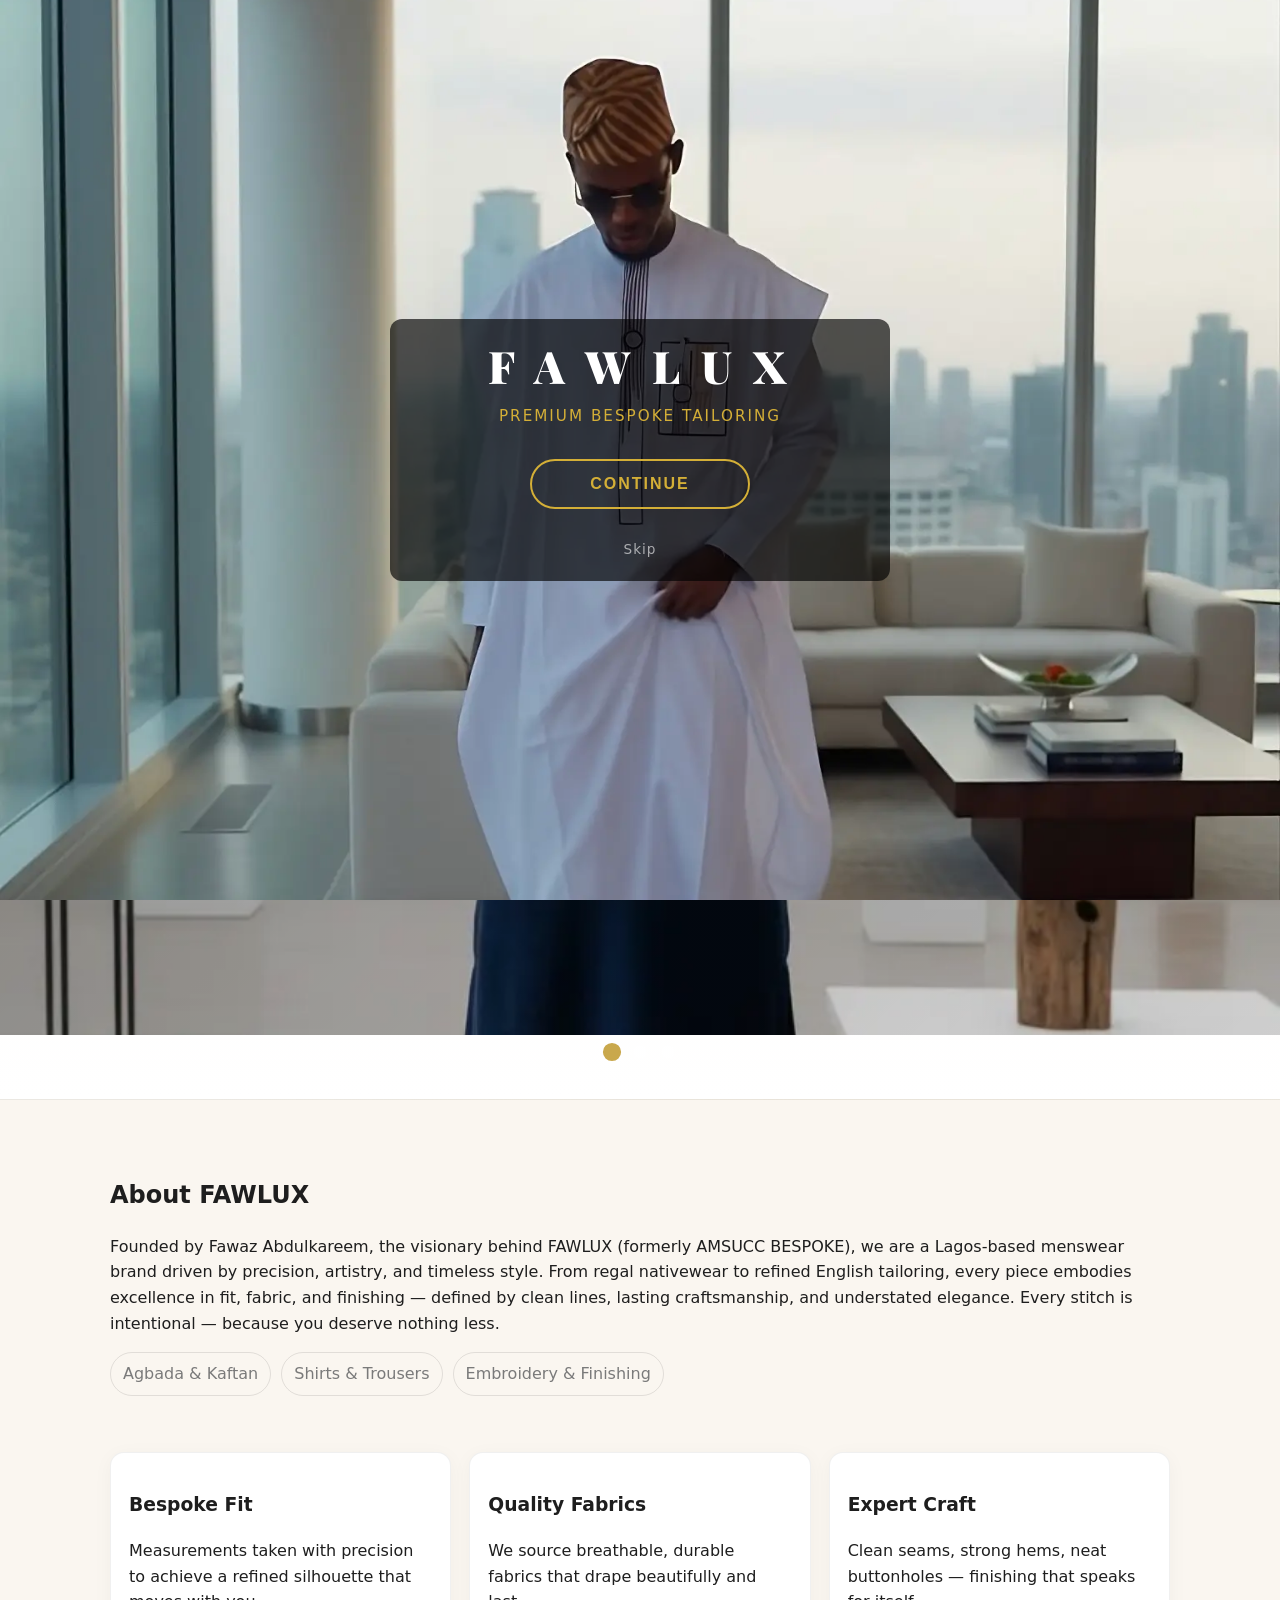
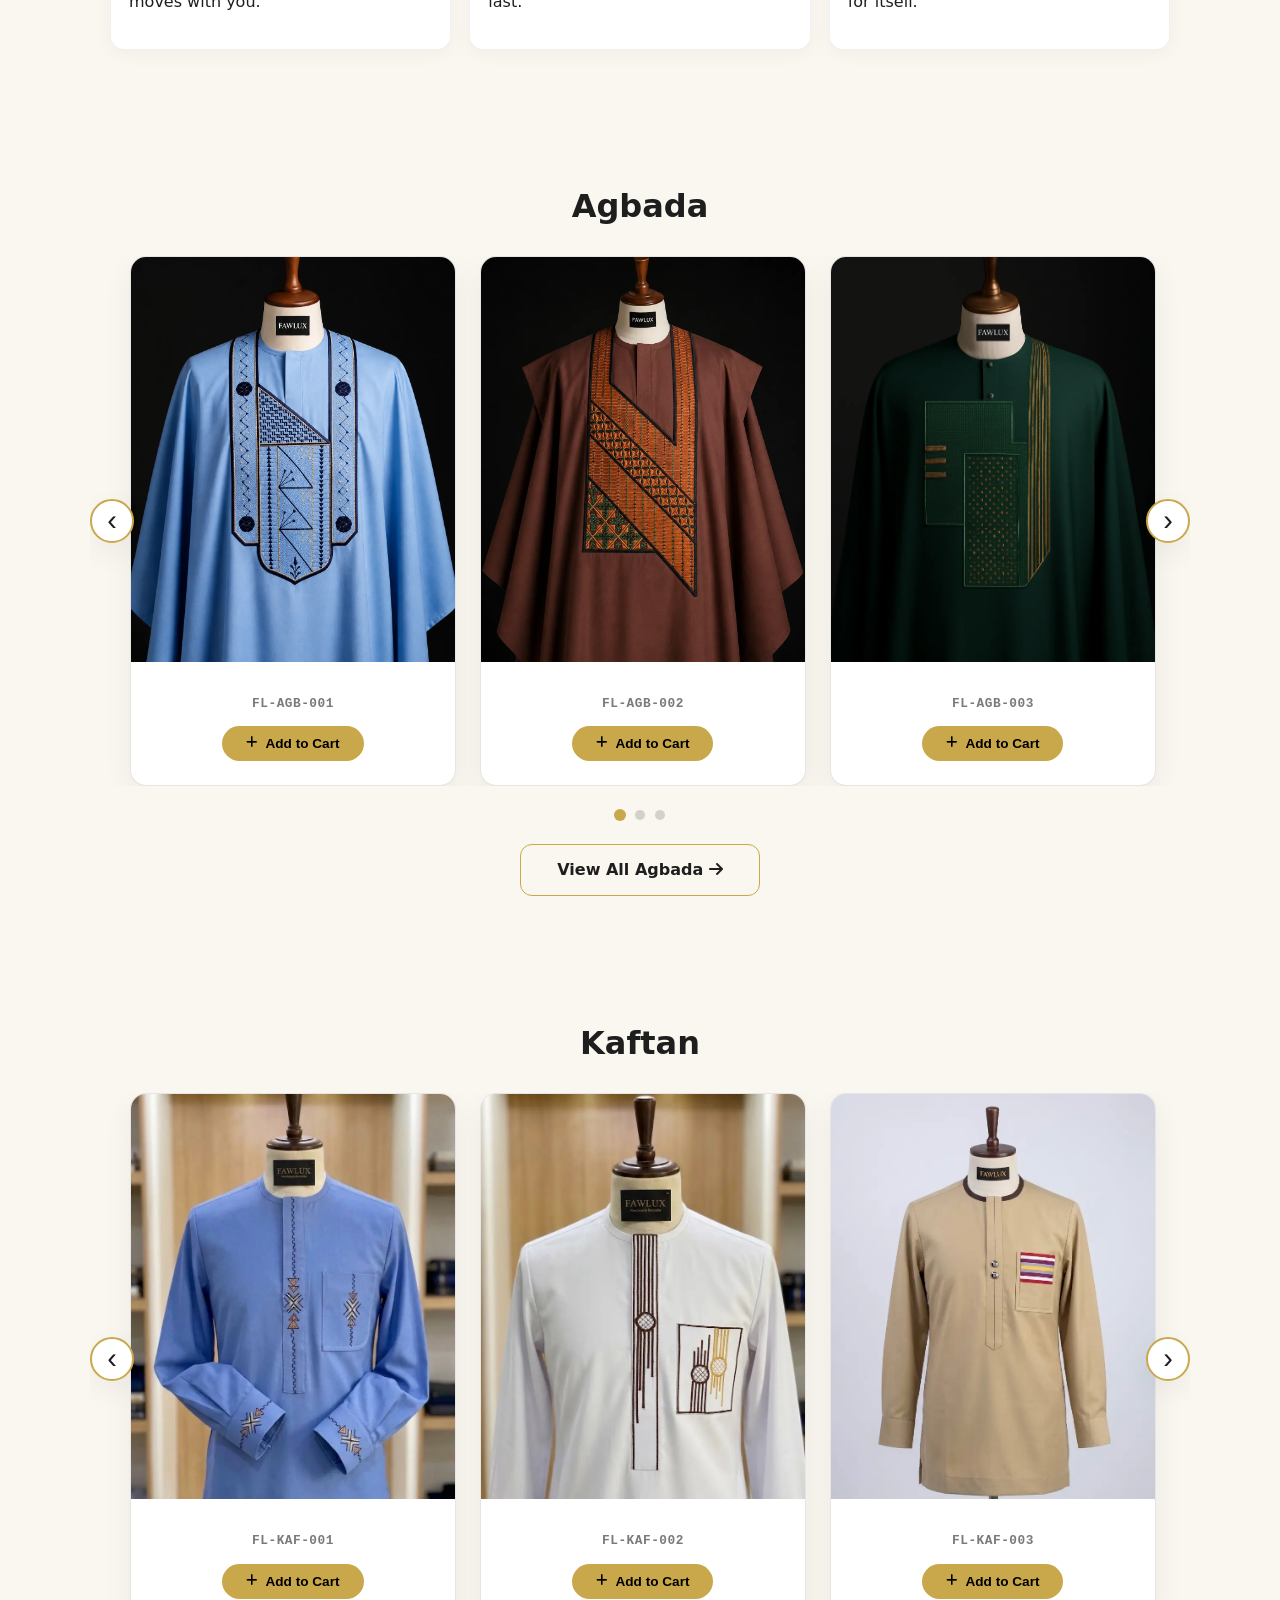
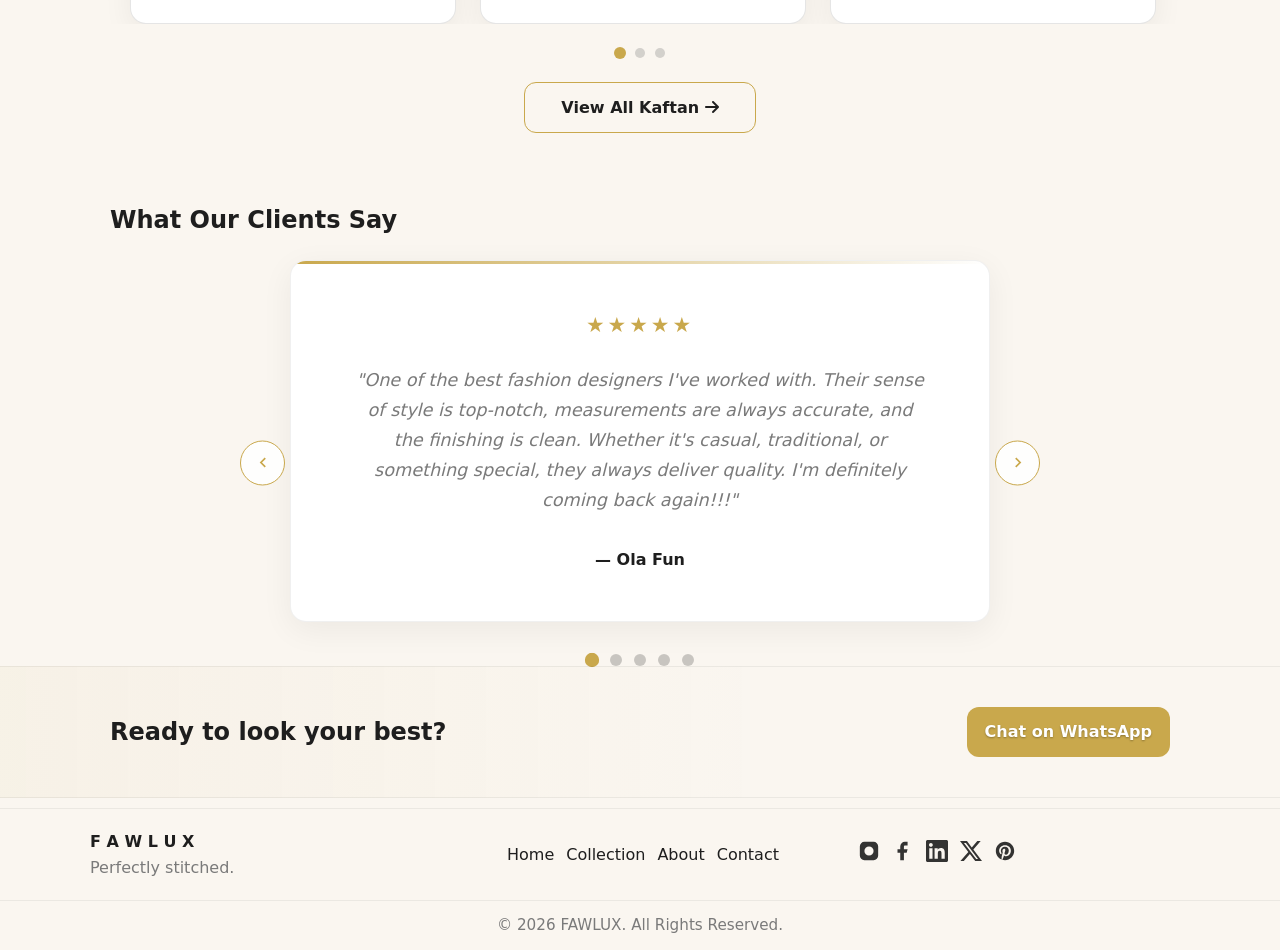
==== commit ce5b3427: "Upload files via ZiptoGit" ====
--- a/index.html
+++ b/index.html
@@ -545,16 +545,24 @@
       <a href="about.html">About</a>
       <a href="contact.html">Contact</a>
     </div>
-    <div class="foot-social">
+  <div class="foot-social">
       <a aria-label="Instagram" href="https://www.instagram.com/fawlux_?igsh=eGF3cjN1aHZkcTZj&utm_source=qr" target="_blank" rel="noopener">
         <svg viewBox="0 0 24 24" class="icon"><path d="M7 2h10a5 5 0 015 5v10a5 5 0 01-5 5H7a5 5 0 01-5-5V7a5 5 0 015-5zm5 5a5 5 0 100 10 5 5 0 000-10zm6.5-.25a1.25 1.25 0 11-2.5 0 1.25 1.25 0 012.5 0z"/></svg>
       </a>
       <a aria-label="Facebook" href="https://www.facebook.com/share/17jm9NaSHL/?mibextid=wwXIfr" target="_blank" rel="noopener">
         <svg viewBox="0 0 24 24" class="icon"><path d="M13 22v-8h3l1-4h-4V7a1 1 0 011-1h3V2h-3a5 5 0 00-5 5v3H6v4h3v8h4z"/></svg>
       </a>
-      <a aria-label="TikTok" href="https://www.tiktok.com/@fawlux" target="_blank" rel="noopener">
-        <svg viewBox="0 0 24 24" class="icon"><path d="M21 9.5a7.5 7.5 0 01-5-1.8v6.6a6.3 6.3 0 11-5-6.1v3.7a2.6 2.6 0 102.1 2.6V2h2.9a5.7 5.7 0 004 3.8V9.5z"/></svg>
+      
+      <!-- LinkedIn -->
+      <a aria-label="LinkedIn" href="https://www.linkedin.com/in/fawazabdulkareem" target="_blank" rel="noopener">
+        <svg viewBox="0 0 24 24" class="icon"><path d="M20.447 20.452h-3.554v-5.569c0-1.328-.027-3.037-1.852-3.037-1.853 0-2.136 1.445-2.136 2.939v5.667H9.351V9h3.414v1.561h.046c.477-.9 1.637-1.85 3.37-1.85 3.601 0 4.267 2.37 4.267 5.455v6.286zM5.337 7.433c-1.144 0-2.063-.926-2.063-2.065 0-1.138.92-2.063 2.063-2.063 1.14 0 2.064.925 2.064 2.063 0 1.139-.925 2.065-2.064 2.065zm1.782 13.019H3.555V9h3.564v11.452zM22.225 0H1.771C.792 0 0 .774 0 1.729v20.542C0 23.227.792 24 1.771 24h20.451C23.2 24 24 23.227 24 22.271V1.729C24 .774 23.2 0 22.222 0h.003z"/></svg>
       </a>
+
+      <!-- Twitter (X) -->
+      <a aria-label="Twitter" href="https://x.com/fawlux" target="_blank" rel="noopener">
+        <svg viewBox="0 0 24 24" class="icon"><path d="M18.901 1.153h3.68l-8.04 9.19L24 22.846h-7.406l-5.8-7.584-6.638 7.584H.474l8.6-9.83L0 1.154h7.594l5.243 6.932ZM17.61 20.644h2.039L6.486 3.24H4.298Z"/></svg>
+      </a>
+
       <a aria-label="Pinterest" href="https://pin.it/5FnKtXEIc" target="_blank" rel="noopener">
         <svg viewBox="0 0 24 24" class="icon"><path d="M12 2C6.477 2 2 6.477 2 12c0 4.237 2.636 7.855 6.356 9.312-.087-.791-.167-2.005.035-2.868.182-.78 1.172-4.971 1.172-4.971s-.299-.599-.299-1.483c0-1.388.805-2.425 1.808-2.425.853 0 1.264.64 1.264 1.408 0 .858-.546 2.14-.828 3.329-.236.996.5 1.807 1.48 1.807 1.778 0 3.144-1.874 3.144-4.579 0-2.394-1.72-4.068-4.177-4.068-2.845 0-4.515 2.134-4.515 4.34 0 .859.331 1.781.745 2.281a.3.3 0 01.069.286l-.278 1.131c-.043.183-.145.222-.334.134-1.249-.581-2.03-2.407-2.03-3.874 0-3.154 2.292-6.052 6.608-6.052 3.469 0 6.165 2.472 6.165 5.776 0 3.447-2.173 6.22-5.19 6.22-1.013 0-1.966-.527-2.292-1.148 0 0-.502 1.91-.624 2.378-.226.868-.835 1.958-1.244 2.623.935.287 1.934.444 2.976.444 5.523 0 10-4.477 10-10S17.523 2 12 2z"/></svg>
       </a>
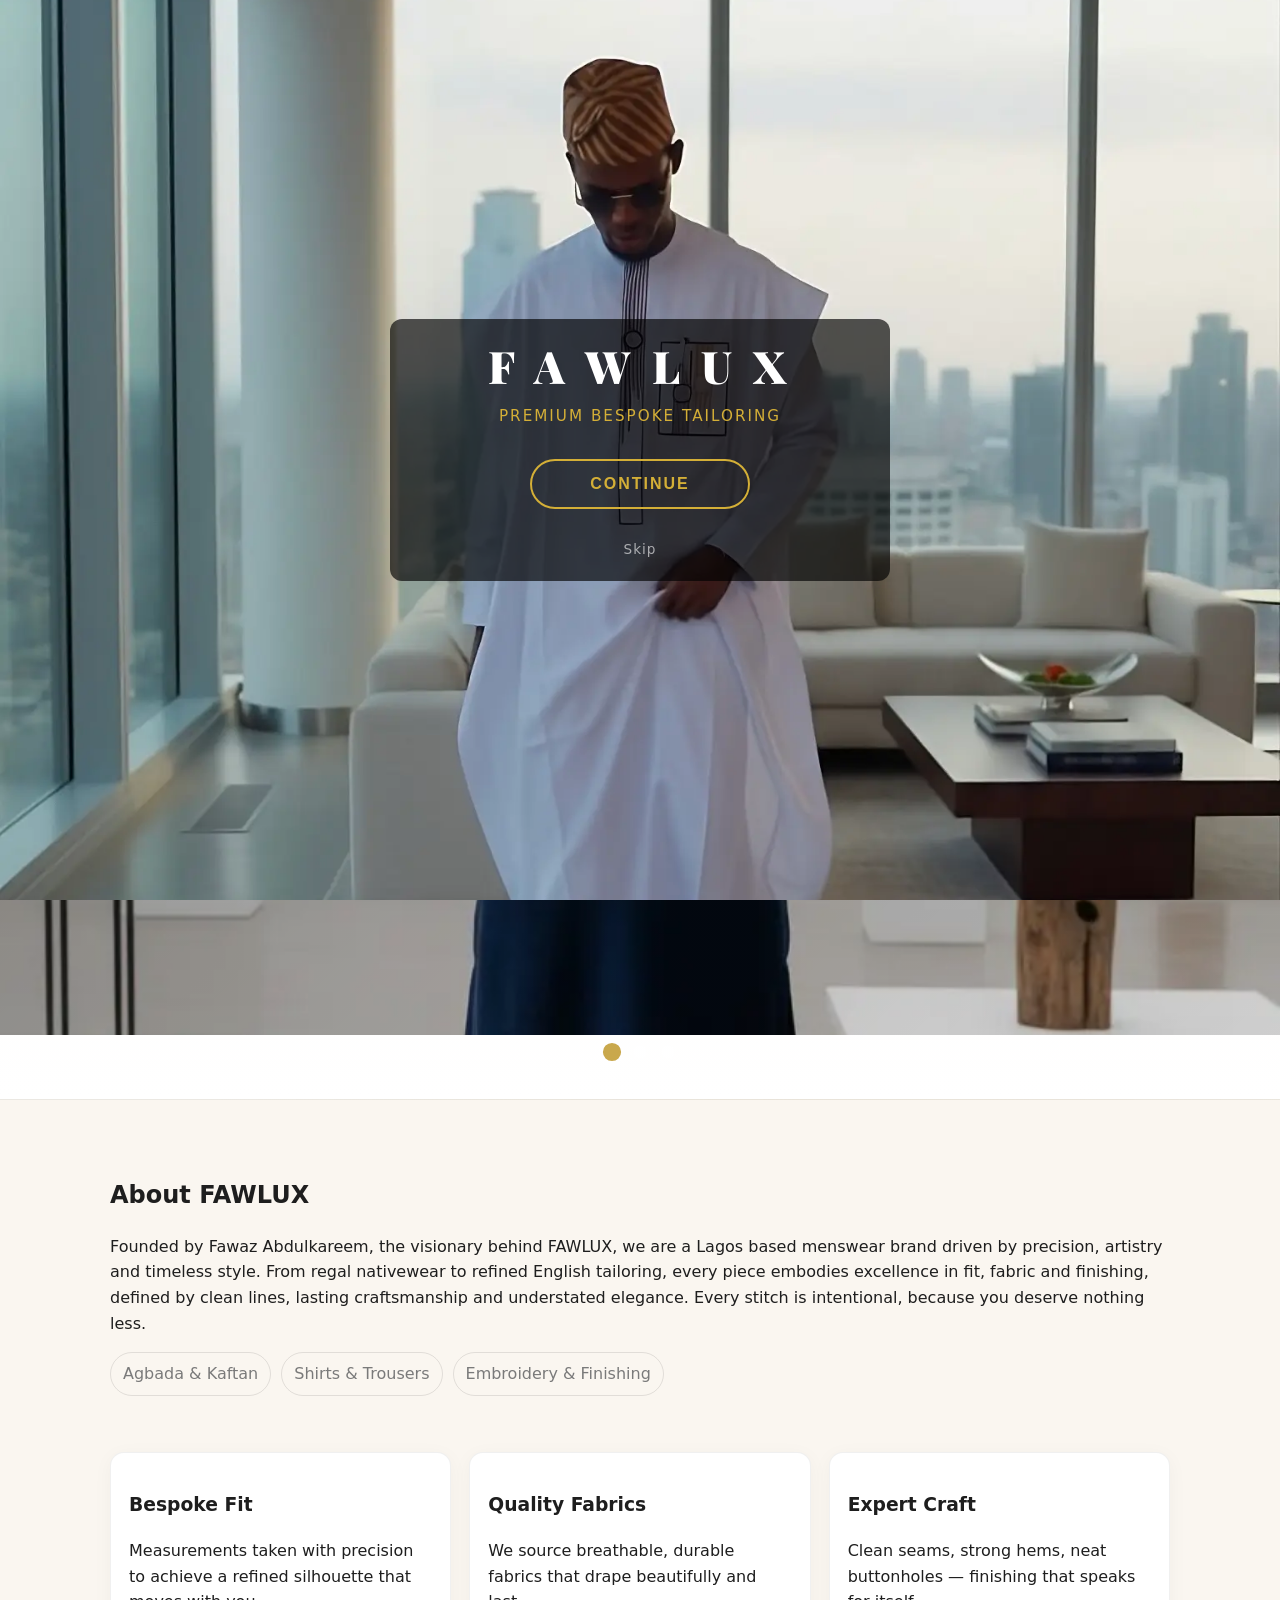
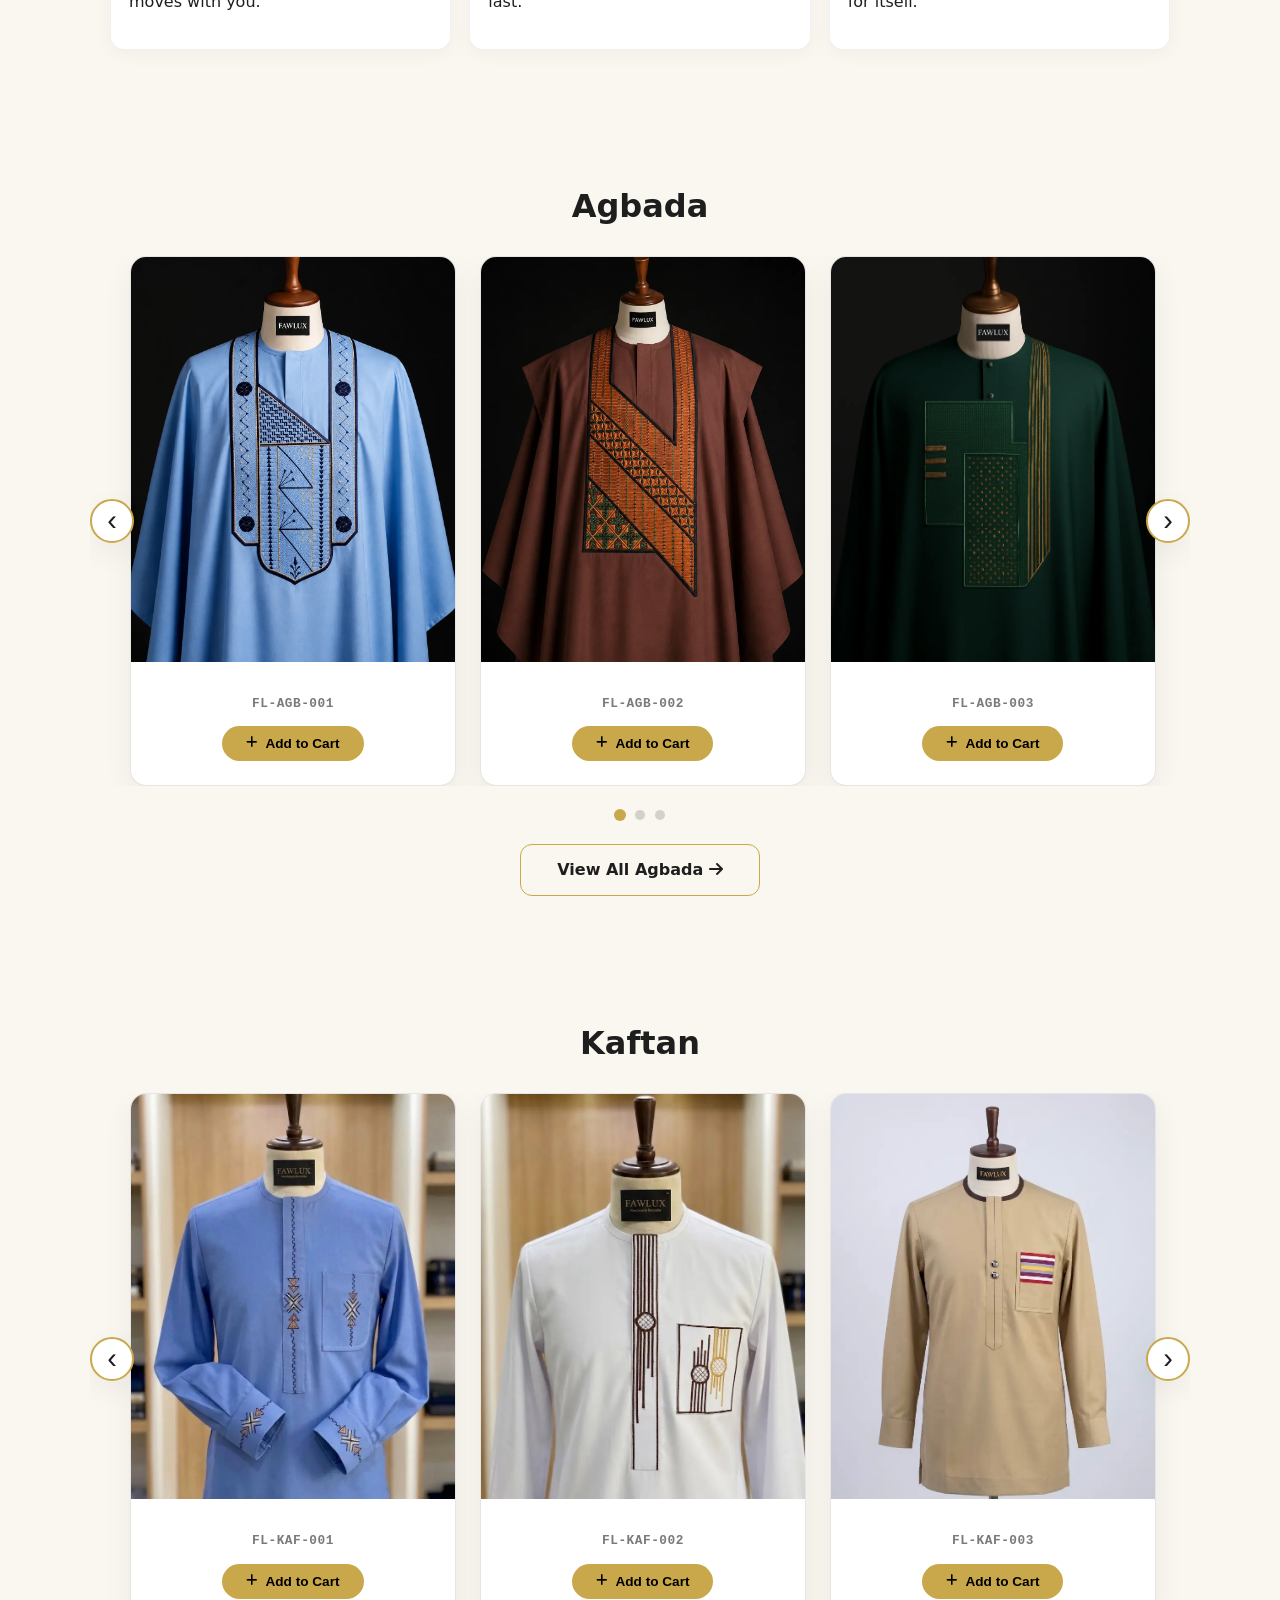
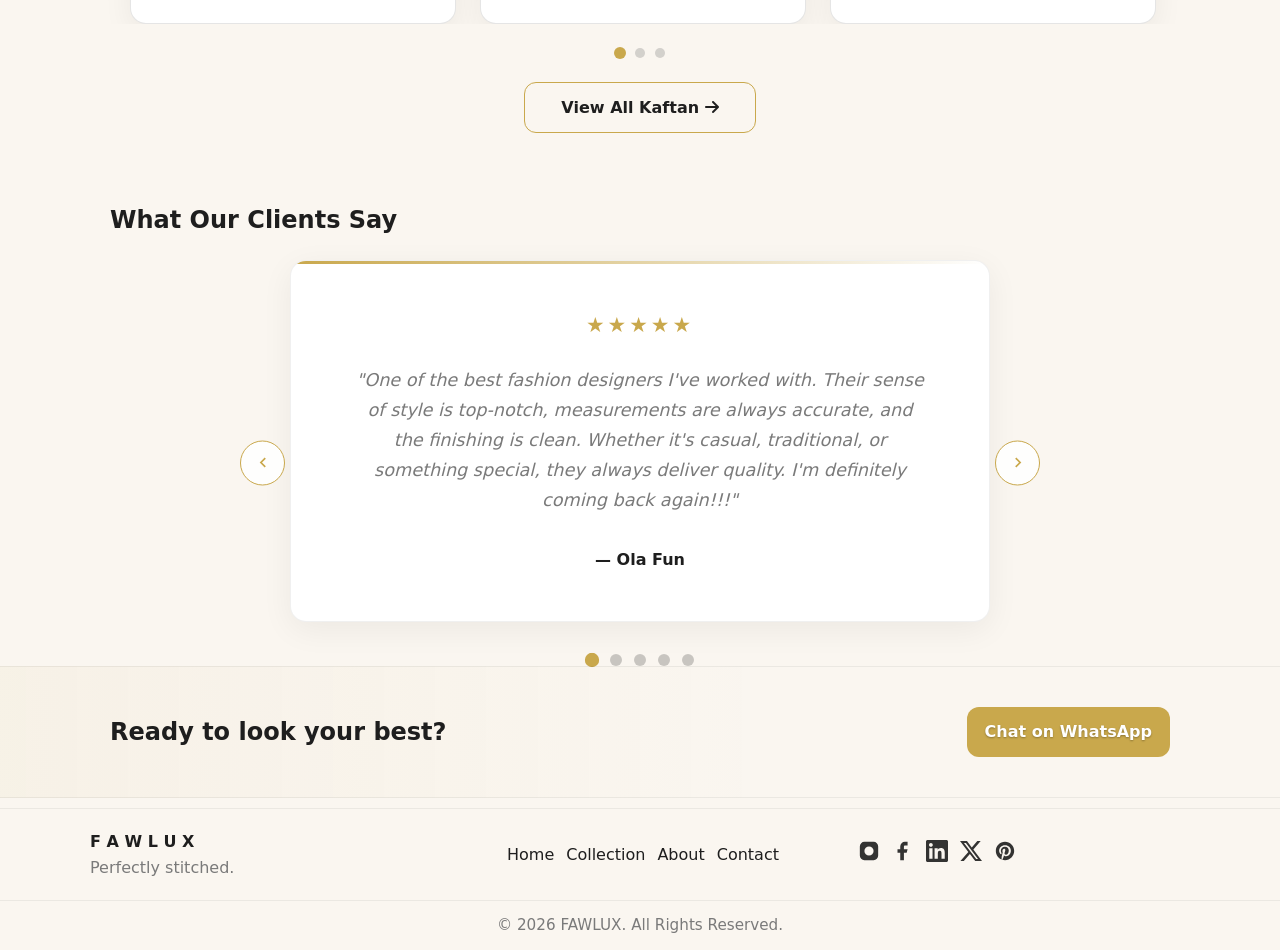
==== commit ccedc14e: "Upload files via ZiptoGit" ====
--- a/index.html
+++ b/index.html
@@ -35,7 +35,7 @@
     "telephone": "+2348079444199",
     "address": {
       "@type": "PostalAddress",
-      "streetAddress": "11, Allah Dey Street, Oko-Afo",
+      "streetAddress": "Behind 11, Allah Dey Street, Oko-Afo",
       "addressLocality": "Badagry",
       "addressRegion": "Lagos",
       "addressCountry": "NG"
@@ -310,11 +310,12 @@
 <!-- ===== ABOUT ===== -->
 <section class="about container fade-in">
   <h2>About FAWLUX</h2>
-  <p>Founded by Fawaz Abdulkareem, the visionary behind FAWLUX (formerly AMSUCC BESPOKE),
-we are a Lagos-based menswear brand driven by precision, artistry, and timeless style.
-From regal nativewear to refined English tailoring, every piece embodies excellence in fit, fabric, and finishing —
-defined by clean lines, lasting craftsmanship, and understated elegance.
-Every stitch is intentional — because you deserve nothing less.</p>
+  <p>Founded by Fawaz Abdulkareem, the visionary behind FAWLUX, we are a Lagos based menswear brand driven by precision, artistry and timeless style.
+
+From regal nativewear to refined English tailoring, every piece embodies excellence in fit, fabric and finishing, defined by clean lines, lasting craftsmanship and understated elegance.
+
+Every stitch is intentional, because you deserve nothing less.
+</p>
   <ul class="pill-list">
     <li>Agbada &amp; Kaftan</li>
     <li>Shirts &amp; Trousers</li>
